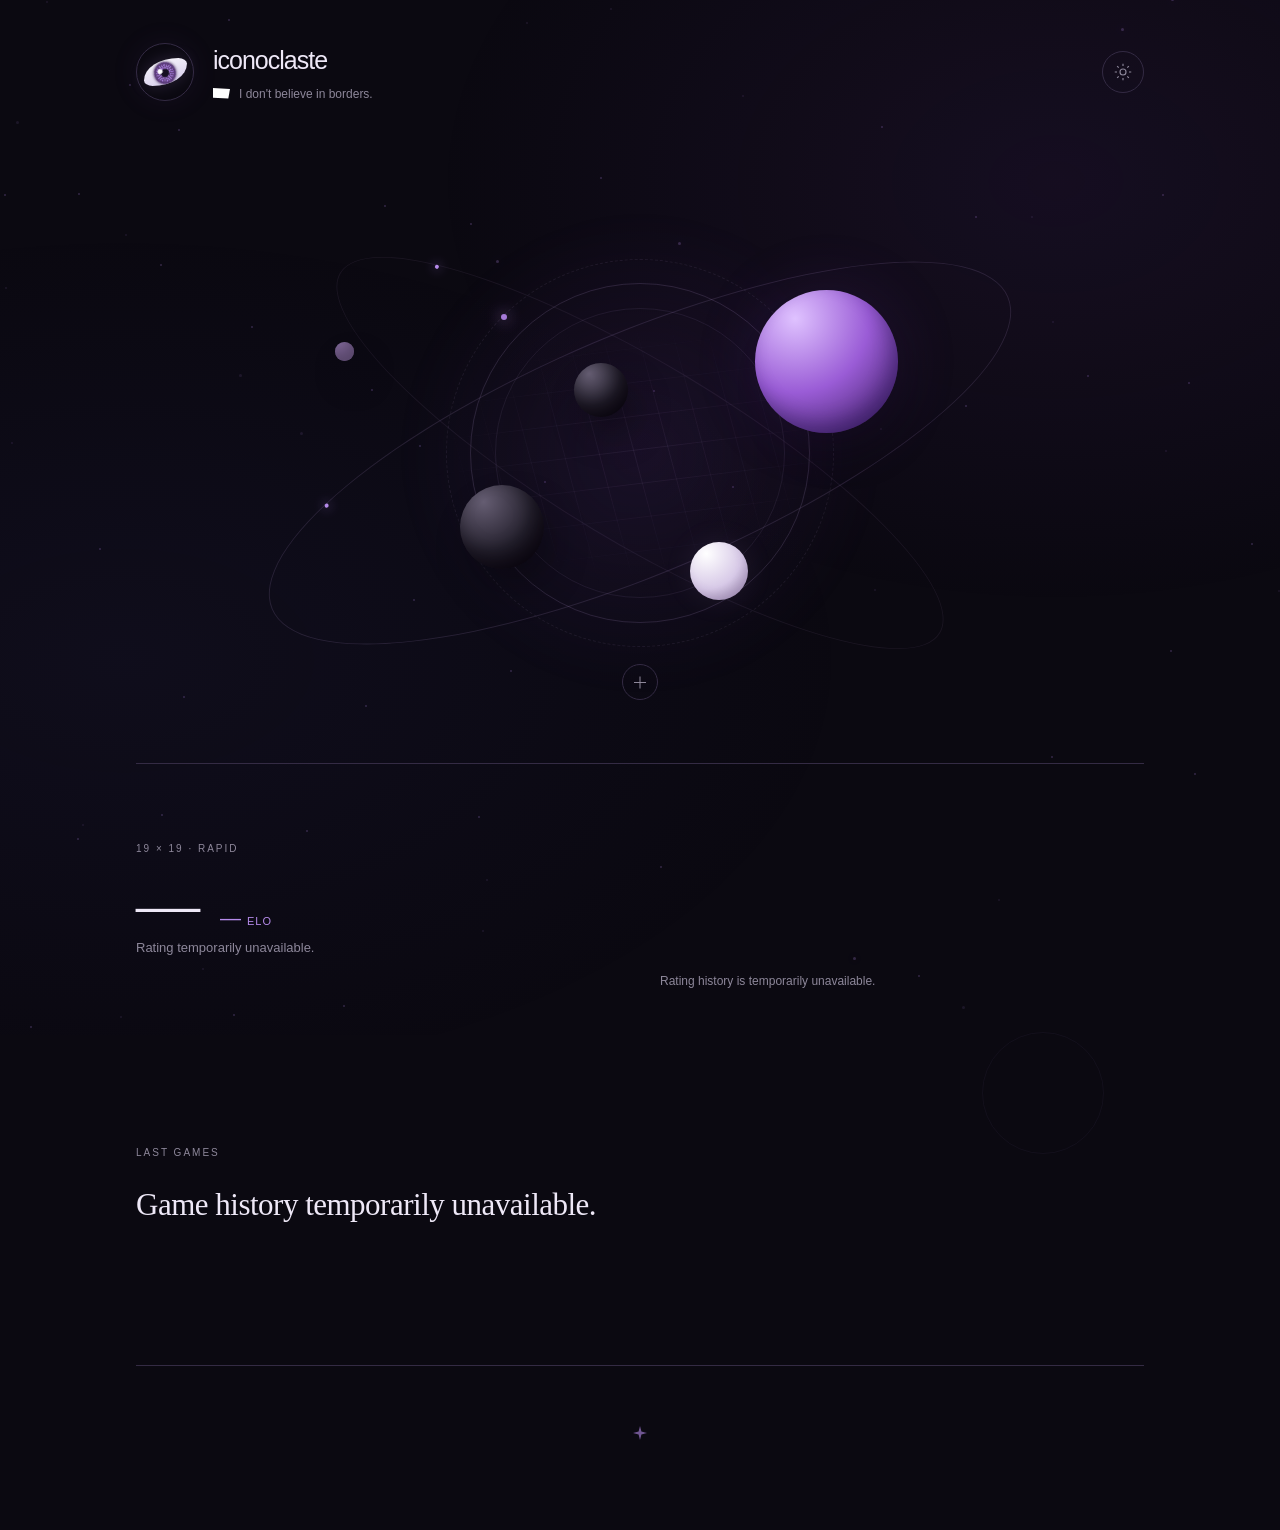
==== iconoclaste-astral.html @ 6d5abd6c "Build dark astral profile with live ranks, games and eye mascot" ====
<!doctype html>
<html lang="en"><head><meta charset="utf-8"><meta name="viewport" content="width=device-width,initial-scale=1"><title>iconoclaste</title><style>
:root{color-scheme:dark;--bg:#0b0911;--surface:#12101b;--ink:#eee8f7;--muted:#8d879a;--accent:#b58ae9;--line:#342b44;--halo:#7951bb;--shadow:#040207;--panel:rgba(17,13,26,.82)}
:root.light{color-scheme:light;--bg:#f2eff7;--surface:#e9e3f1;--ink:#302439;--muted:#77707f;--accent:#8750b9;--line:#d2c5e0;--halo:#ab85d4;--shadow:#a99ab7;--panel:rgba(242,239,247,.88)}
*{box-sizing:border-box}html{scroll-behavior:smooth;scrollbar-width:thin;scrollbar-color:var(--line) var(--bg)}body{margin:0;background:var(--bg);color:var(--ink);font:15px/1.5 Arial,Helvetica,sans-serif;transition:background .7s,color .7s;overflow-x:hidden}button,a{-webkit-tap-highlight-color:transparent}button{font:inherit;color:inherit}button:focus-visible,a:focus-visible{outline:2px solid var(--accent);outline-offset:7px}button{cursor:pointer}a{color:inherit}::selection{background:#a67be966;color:var(--ink)}
.sky{position:fixed;inset:-15%;pointer-events:none;z-index:-1;background:radial-gradient(ellipse at 75% 27%,#63318f20,transparent 35%),radial-gradient(ellipse at 19% 68%,#42409b15,transparent 38%);will-change:transform}.stars{position:absolute;inset:0}.star{position:absolute;width:2px;height:2px;background:var(--accent);border-radius:50%;opacity:.24}.star:nth-child(7n){width:3px;height:3px;box-shadow:0 0 12px var(--accent);animation:twinkle 7s ease-in-out infinite alternate}.stars.near{opacity:.45}.light .sky{opacity:.55}
.shell{max-width:1120px;margin:auto;padding:42px 56px 90px}.masthead{display:flex;align-items:center;justify-content:space-between;position:relative;z-index:5}.identity{display:flex;align-items:center;gap:19px}.handle{margin:0;font-size:25px;letter-spacing:-1px;font-weight:500}.borderless{font-size:12px;color:var(--muted);display:flex;align-items:center;gap:9px;margin-top:5px}.flag{width:17px;height:11px;background:#fff;clip-path:polygon(0 0,100% 9%,90% 96%,0 88%);display:inline-block;position:relative;filter:drop-shadow(0 0 2px #fff4)}.light .flag{box-shadow:inset 0 0 0 1px #ccc}.theme{width:42px;height:42px;border:1px solid var(--line);border-radius:50%;background:transparent;display:grid;place-items:center;transition:background .3s,transform .4s}.theme:hover{background:var(--surface);transform:rotate(16deg)}.theme svg{width:18px;height:18px;stroke:var(--muted);fill:none;stroke-width:1.5}.theme .moon,.light .theme .sun{display:none}.light .theme .moon{display:block}
.mascot{width:58px;height:58px;display:grid;place-items:center;position:relative;flex-shrink:0}.mascot:before{content:'';position:absolute;inset:0;border:1px solid var(--line);border-radius:50%;box-shadow:0 0 30px #8653c414}.eye{width:43px;height:28px;background:linear-gradient(160deg,#fff,#cfc4e8);border-radius:80% 20% 80% 20%;transform:rotate(45deg);box-shadow:0 0 16px #b090df30;overflow:hidden;position:relative;animation:blink 8.7s infinite;isolation:isolate}.iris{position:absolute;left:10px;top:4px;width:22px;height:22px;border-radius:50%;background:repeating-conic-gradient(#a57ada 0deg 8deg,#634580 8deg 17deg);border:2px solid #5b3b7b;box-shadow:0 0 3px #301448;transform:rotate(-45deg) translate(var(--ex,0px),var(--ey,0px));will-change:transform}.iris:before{content:'';position:absolute;inset:5px;background:#160f21;border-radius:50%}.iris:after{content:'';position:absolute;top:2px;left:4px;width:5px;height:5px;background:white;border-radius:50%}.lid{transform:rotate(-45deg)}
.orbit-section{position:relative;margin-top:40px;height:620px;display:grid;place-items:center}.system{border:0;background:none;width:100%;height:520px;position:relative;padding:0;perspective:1000px;outline-offset:-10px}.depth{position:absolute;inset:0;will-change:transform}.sculpture{position:absolute;inset:0;transition:transform 1.5s cubic-bezier(.16,1,.3,1)}.nebula{position:absolute;left:calc(50% - 250px);top:calc(50% - 250px);width:500px;height:500px;border-radius:50%;background:radial-gradient(#7f45b921,transparent 67%);filter:blur(12px);animation:breathe 9s ease-in-out infinite alternate}.ring{position:absolute;left:calc(50% - 170px);top:calc(50% - 170px);width:340px;height:340px;border:1px solid #a58ac230;border-radius:50%;transition:transform 1.4s,opacity 1.4s}.ring:before,.ring:after{content:'';position:absolute;inset:24px;border:1px solid #a58ac21c;border-radius:50%}.ring:after{inset:-25px;border-style:dashed;animation:turn 100s linear infinite}.orbit{position:absolute;width:800px;height:240px;left:calc(50% - 400px);top:calc(50% - 120px);border:1px solid #a58ac22c;border-radius:50%;transform:rotate(-23deg);transition:transform 1.8s,width 1.8s,left 1.8s}.orbit.two{width:700px;height:180px;left:calc(50% - 350px);top:calc(50% - 90px);transform:rotate(31deg);border-color:#a58ac218}.orbit:after{content:'';width:4px;height:4px;background:var(--accent);position:absolute;left:11%;top:18%;border-radius:50%;box-shadow:0 0 12px #bd95ff}.grid{position:absolute;left:calc(50% - 210px);top:calc(50% - 140px);width:420px;height:280px;background-image:linear-gradient(#bda0db15 1px,transparent 1px),linear-gradient(90deg,#bda0db15 1px,transparent 1px);background-size:34px 34px;transform:rotate(-15deg) skewY(8deg);mask-image:radial-gradient(ellipse,#000,transparent 70%);transition:transform 1.5s}
.planet{position:absolute;left:calc(50% + var(--x));top:calc(50% + var(--y));width:var(--size);height:var(--size);transition:left 1.5s cubic-bezier(.16,1,.3,1),top 1.5s cubic-bezier(.16,1,.3,1);z-index:2}.planet i{display:block;width:100%;height:100%;border-radius:50%;animation:drift var(--duration,8s) ease-in-out infinite;animation-delay:var(--delay,0s);background:radial-gradient(circle at 28% 20%,#655d72,#24202d 55%,#100c16 83%);box-shadow:inset -8px -12px 18px #05020a80,10px 20px 35px #0004}.planet.one{--x:-180px;--y:32px;--size:84px;--duration:7s}.planet.two{--x:-66px;--y:-90px;--size:54px;--delay:-3s}.planet.three{--x:50px;--y:89px;--size:58px;--delay:-6s}.planet.three i{background:radial-gradient(circle at 28% 20%,#fff,#d7c9e7 57%,#8d7ba1);box-shadow:inset -4px -6px 8px #5f437822,0 0 30px #c6adf218}.planet.four{--x:115px;--y:-163px;--size:143px;--duration:11s;--delay:-3s}.planet.four i{background:radial-gradient(circle at 28% 20%,#dfc2ff,#9a5cd6 48%,#4c2775 86%);box-shadow:inset -6px -10px 18px #180c4255,0 0 65px #7a38bf29,15px 25px 35px #0003}.planet.five{--x:-305px;--y:-111px;--size:19px;--delay:-2s}.planet.five i{background:#ab8ccb}.satellite{position:absolute;left:calc(50% - 183px);top:calc(50% - 183px);width:366px;height:366px;animation:turn 35s linear infinite}.satellite:before{content:'';position:absolute;left:12%;top:12%;width:6px;height:6px;background:#a579d7;border-radius:50%;box-shadow:0 0 15px #c493f0}
.revelation{position:absolute;inset:0;display:flex;justify-content:center;align-items:center;gap:.19em;font:400 clamp(30px,5.7vw,72px)/1.1 Georgia,serif;letter-spacing:-.055em;color:var(--ink);z-index:3;opacity:0;filter:blur(14px);transform:translateY(18px) scale(.97);transition:opacity .4s,filter .5s,transform .6s;pointer-events:none;text-shadow:0 3px 30px var(--bg)}.revelation em{color:var(--accent);font-weight:400}.system[aria-expanded=true] .revelation{opacity:1;filter:blur(0);transform:none;transition:opacity 1.2s .2s,filter 1.4s .15s,transform 1.4s .15s}.system[aria-expanded=true] .planet.one{left:calc(50% - 290px);top:calc(50% + 75px)}.system[aria-expanded=true] .planet.two{left:calc(50% - 110px);top:calc(50% - 186px)}.system[aria-expanded=true] .planet.three{left:calc(50% + 140px);top:calc(50% + 112px)}.system[aria-expanded=true] .planet.four{left:calc(50% + 260px);top:calc(50% - 150px)}.system[aria-expanded=true] .planet.five{left:calc(50% - 370px);top:calc(50% - 45px)}.system[aria-expanded=true] .ring{transform:scale(1.45);opacity:.55}.system[aria-expanded=true] .orbit{transform:rotate(5deg) scale(1.14)}.system[aria-expanded=true] .orbit.two{transform:rotate(-37deg)}.system[aria-expanded=true] .grid{transform:rotate(25deg) scale(1.3);opacity:.5}
.expand-icon{position:absolute;bottom:13px;left:calc(50% - 18px);width:36px;height:36px;border:1px solid var(--line);border-radius:50%;color:var(--muted);transition:transform .6s,background .3s}.expand-icon:before,.expand-icon:after{content:'';height:1px;width:12px;position:absolute;left:11px;top:17px;background:currentColor}.expand-icon:after{transform:rotate(90deg)}.system:hover .expand-icon{background:var(--surface);color:var(--accent)}.system[aria-expanded=true] .expand-icon{transform:rotate(45deg)}
.content{position:relative;z-index:4}.rank-section{border-top:1px solid var(--line);padding:45px 0 28px;display:grid;grid-template-columns:1fr 1fr;align-items:center;gap:40px}.eyebrow{font-size:10px;letter-spacing:2px;text-transform:uppercase;color:var(--muted);margin:0 0 16px;font-weight:500}.rank-values{display:flex;align-items:baseline;gap:23px;font-variant-numeric:tabular-nums}.dan{font:400 64px/1 Georgia,serif;letter-spacing:-3px;white-space:nowrap}.elo{color:var(--accent);font-size:21px;font-weight:400;white-space:nowrap}.elo small{font-size:11px;margin-left:6px;letter-spacing:1px}.sparkline{width:100%;height:160px;overflow:visible;display:block}.sparkline path{stroke:var(--accent);stroke-width:2;fill:none;stroke-linecap:round;stroke-linejoin:round;filter:drop-shadow(0 0 7px #a472db60);vector-effect:non-scaling-stroke}.history-error{font-size:12px;color:var(--muted)}.games-section{padding:68px 0 130px;border-bottom:1px solid var(--line);margin-top:58px;position:relative}.games-section:before{content:'';position:absolute;right:40px;top:-45px;width:120px;height:120px;border:1px solid var(--line);border-radius:50%;opacity:.22;pointer-events:none}.games{font:400 clamp(21px,2.5vw,31px)/1.9 Georgia,serif;letter-spacing:-.5px;max-width:900px}.games a{color:var(--muted);text-decoration:none;transition:color .25s,text-shadow .25s}.games a.win{font-weight:700;color:var(--accent)}.games a:hover{color:var(--ink);text-shadow:0 0 20px #b586ef55;text-decoration:underline;text-decoration-thickness:1px;text-underline-offset:6px}.comma{color:var(--muted)}.error{font:13px Arial,sans-serif;color:var(--muted)}.retry{border:0;background:transparent;color:var(--accent);text-decoration:underline;margin-left:8px}.sr{position:absolute;width:1px;height:1px;overflow:hidden;clip-path:inset(50%);white-space:nowrap}.end-star{display:block;margin:60px auto 0;color:var(--accent);width:14px;height:14px;opacity:.6}
@keyframes drift{50%{transform:translate(5px,-18px)}}@keyframes turn{to{transform:rotate(360deg)}}@keyframes breathe{to{transform:scale(1.1);opacity:.5}}@keyframes twinkle{to{opacity:.7}}@keyframes blink{0%,42%,45%,94%,98%,100%{clip-path:ellipse(80% 80%)}43%,96%{clip-path:ellipse(80% 2%)}97%{clip-path:ellipse(80% 25%)}}
@media(min-width:1600px){.shell{max-width:1240px}.orbit-section{height:690px}}
@media(max-width:700px){.shell{padding:28px 24px 55px}.handle{font-size:22px}.identity{gap:12px}.mascot{width:46px;height:46px}.mascot .lid{scale:.84}.borderless{font-size:10px}.theme{width:36px;height:36px}.orbit-section{height:480px;margin-top:10px;overflow:visible}.system{height:470px}.sculpture{transform:scale(.65)}.revelation{font-size:clamp(28px,7.7vw,51px);letter-spacing:-.055em;white-space:nowrap}.rank-section{grid-template-columns:1fr;padding:38px 0 10px;gap:15px}.rank-values{gap:20px}.dan{font-size:54px}.elo{font-size:19px}.sparkline{height:125px}.games-section{margin-top:25px;padding:35px 0 75px}.games{font-size:25px;line-height:1.8}.system .expand-icon{bottom:16px}.games-section:before{right:10px;width:85px;height:85px}}
@media(max-width:390px){.shell{padding-inline:18px}.handle{font-size:20px}.borderless{font-size:9px}.sculpture{transform:scale(.51)}.orbit-section{height:420px}.system{height:410px}.revelation{font-size:28px}}
@media(prefers-reduced-motion:reduce){html{scroll-behavior:auto}*,*:before,*:after{animation:none!important;transition:none!important}.depth,.sky,.content{transform:none!important}}
</style></head><body>
<div class="sky" aria-hidden="true"><div class="stars far"></div><div class="stars near"></div></div>
<main class="shell">
<header class="masthead"><div class="identity"><div class="mascot" aria-hidden="true"><div class="lid"><div class="eye"><div class="iris"></div></div></div></div><div><h1 class="handle">iconoclaste</h1><div class="borderless"><span class="flag" aria-hidden="true"></span><span>I don't believe in borders.</span></div></div></div><button class="theme" type="button" aria-label="Switch to light theme" aria-pressed="false"><svg class="sun" viewBox="0 0 24 24" aria-hidden="true"><circle cx="12" cy="12" r="4"/><path d="M12 1v3m0 16v3M1 12h3m16 0h3M4.2 4.2l2.1 2.1m11.4 11.4 2.1 2.1M4.2 19.8l2.1-2.1M17.7 6.3l2.1-2.1"/></svg><svg class="moon" viewBox="0 0 24 24" aria-hidden="true"><path d="M20 15.5A9 9 0 0 1 8.5 4a9 9 0 1 0 11.5 11.5Z"/></svg></button></header>
<section class="orbit-section" aria-label="Interactive planet system"><button class="system" type="button" aria-expanded="false" aria-label="Expand the planet system"><span class="depth" aria-hidden="true"><span class="sculpture"><span class="nebula"></span><span class="ring"></span><span class="orbit"></span><span class="orbit two"></span><span class="grid"></span><span class="satellite"></span><span class="planet one"><i></i></span><span class="planet two"><i></i></span><span class="planet three"><i></i></span><span class="planet four"><i></i></span><span class="planet five"><i></i></span></span></span><span class="revelation" aria-hidden="true"><span>Beyond</span> <em>perception.</em></span><span class="expand-icon" aria-hidden="true"></span></button></section>
<div class="content"><section class="rank-section" aria-label="Rapid 19 by 19 rating"><div><h2 class="eyebrow">19 × 19 · Rapid</h2><div class="rank-values"><span class="dan" id="dan">—</span><span class="elo"><span id="elo">—</span><small>ELO</small></span></div><span class="error" id="rank-error"></span></div><div class="chart-wrap"><svg class="sparkline" viewBox="0 0 600 160" preserveAspectRatio="none" role="img" aria-label="Rapid 19 by 19 rating history"><title>Rapid 19 by 19 rating history</title><path id="rating-line" d=""/></svg><span class="history-error" id="history-error"></span></div></section>
<section class="games-section" aria-labelledby="games-heading"><h2 class="eyebrow" id="games-heading">Last games</h2><div class="games" id="games" aria-live="polite"><span class="error">Loading…</span></div></section><svg class="end-star" viewBox="0 0 20 20" aria-hidden="true"><path d="M10 0 12 8 20 10 12 12 10 20 8 12 0 10 8 8Z" fill="currentColor"/></svg></div>
</main>
<script>
(function (root) {
    "use strict";

    const PLAYER_ID = 2117847;
    const OGS_ORIGIN = "https://online-go.com";
    const ENDPOINTS = Object.freeze({
        profile: `${OGS_ORIGIN}/api/v1/players/${PLAYER_ID}/full`,
        games: `${OGS_ORIGIN}/api/v1/players/${PLAYER_ID}/game_history/?page_size=10&ordering=-ended`,
        history: "https://raw.githubusercontent.com/battinleo/battinleo.github.io/main/iconoclaste-history.json",
    });

    // OGS uses Glicko-2 ratings and this conversion for the displayed rank.
    // Source: online-go/online-go.com, src/lib/rank_utils.ts.
    function rankLabel(rating) {
        if (!Number.isFinite(rating)) throw new Error("The rapid 19×19 rating is unavailable.");
        const rank = Math.min(38, Math.max(5, Math.log(Math.min(6000, Math.max(100, rating)) / 525) * 23.15));
        return rank >= 30
            ? `${(Math.floor((rank - 29) * 10) / 10).toFixed(1)} dan`
            : `${(Math.ceil((30 - rank) * 10) / 10).toFixed(1)} kyu`;
    }

    function parseProfile(payload) {
        const user = payload && payload.user;
        if (!user || Number(user.id) !== PLAYER_ID || typeof user.username !== "string") {
            throw new Error("OGS returned an unexpected player profile.");
        }
        // Do not silently substitute the overall or another board-size rating.
        const rating = user.ratings && user.ratings["live-19x19"];
        if (!rating || typeof rating.rating !== "number" || !Number.isFinite(rating.rating)) {
            throw new Error("The rapid 19×19 rating is unavailable.");
        }
        return { username: user.username, dan: rankLabel(rating.rating), elo: Math.round(rating.rating) };
    }

    function playerColor(game) {
        if (game.rengo) {
            if (Array.isArray(game.rengo_black_team) && game.rengo_black_team.includes(PLAYER_ID)) return "black";
            if (Array.isArray(game.rengo_white_team) && game.rengo_white_team.includes(PLAYER_ID)) return "white";
        }
        if (Number(game.players && game.players.black && game.players.black.id) === PLAYER_ID) return "black";
        if (Number(game.players && game.players.white && game.players.white.id) === PLAYER_ID) return "white";
        throw new Error("OGS returned a game without this player.");
    }

    // Match GameHistoryTable.tsx's result rules, including annulments and draws.
    function parseGames(payload) {
        if (!payload || !Array.isArray(payload.results)) throw new Error("The recent games are unavailable.");
        return payload.results.filter(game => game && game.ended).map(game => {
            const color = playerColor(game);
            const opponentColor = color === "black" ? "white" : "black";
            const historical = game.historical_ratings && game.historical_ratings[opponentColor];
            const opponent = historical && typeof historical.username === "string"
                ? historical : game.players && game.players[opponentColor];
            const id = Number(game.id);
            const ended = new Date(game.ended);
            if (!opponent || typeof opponent.username !== "string" || !Number.isSafeInteger(id) || id <= 0 || !Number.isFinite(ended.getTime())) {
                throw new Error("OGS returned an incomplete recent game.");
            }
            const ownLoss = game[`${color}_lost`];
            const opponentLoss = game[`${opponentColor}_lost`];
            return {
                name: opponent.username,
                url: `${OGS_ORIGIN}/game/${id}`,
                win: !game.annulled && ownLoss === false && opponentLoss === true,
                annulled: Boolean(game.annulled),
                date: ended.toISOString(),
            };
        }).sort((a, b) => b.date.localeCompare(a.date)).slice(0, 10);
    }

    // The official history endpoint is a TSV with Unix-second timestamps.
    // Only numeric ended/rating columns are read, so quoted JSON in extra does not matter.
    function parseHistory(tsv) {
        if (typeof tsv !== "string") throw new Error("The rapid 19×19 history is unavailable.");
        const lines = tsv.replace(/^\uFEFF/, "").trim().split(/\r?\n/);
        const headers = lines.shift().split("\t");
        const dateIndex = headers.indexOf("ended");
        const ratingIndex = headers.indexOf("rating");
        if (dateIndex < 0 || ratingIndex < 0) throw new Error("OGS returned an unexpected rating history.");
        return lines.filter(line => line.trim()).map(line => {
            const values = line.split("\t");
            const seconds = Number(values[dateIndex]);
            const rating = Number(values[ratingIndex]);
            const date = new Date(seconds * 1000);
            if (!values[dateIndex] || !values[ratingIndex] || !Number.isFinite(rating) || !Number.isFinite(date.getTime())) {
                throw new Error("OGS returned an incomplete rating history.");
            }
            return { date: date.toISOString(), rating };
        }).sort((a, b) => a.date.localeCompare(b.date));
    }

    // The termination endpoint does not allow cross-origin browser access.
    // A scheduled public snapshot preserves the exact series and its fetch time.
    function parseHistorySnapshot(payload) {
        if (!payload || payload.series !== "live-19x19" || !Array.isArray(payload.history)) {
            throw new Error("The rapid 19×19 history snapshot is unavailable.");
        }
        const updatedAt = new Date(payload.updatedAt);
        if (!Number.isFinite(updatedAt.getTime())) throw new Error("The rating history freshness is unavailable.");
        const history = payload.history.map(point => {
            const date = new Date(point && point.date);
            if (!point || typeof point.date !== "string" || typeof point.rating !== "number" || !Number.isFinite(point.rating) || !Number.isFinite(date.getTime())) {
                throw new Error("The rating history snapshot is incomplete.");
            }
            return { date: date.toISOString(), rating: point.rating };
        }).sort((a, b) => a.date.localeCompare(b.date));
        return { history, historyUpdatedAt: updatedAt.toISOString() };
    }

    async function request(url, format, fetchImpl, externalSignal) {
        const controller = new AbortController();
        const forwardAbort = () => controller.abort();
        if (externalSignal) {
            if (externalSignal.aborted) controller.abort();
            else externalSignal.addEventListener("abort", forwardAbort, { once: true });
        }
        const timeout = setTimeout(() => controller.abort(), 12000);
        try {
            const response = await fetchImpl(url, {
                credentials: "omit", mode: "cors", signal: controller.signal,
                headers: { Accept: format === "json" ? "application/json" : "text/tab-separated-values" },
            });
            if (!response.ok) throw new Error(`OGS returned HTTP ${response.status}.`);
            return await response[format]();
        } finally {
            clearTimeout(timeout);
            if (externalSignal) externalSignal.removeEventListener("abort", forwardAbort);
        }
    }

    async function loadProfileData(options = {}) {
        const fetchImpl = options.fetchImpl || root.fetch.bind(root);
        const includeHistory = options.includeHistory !== false;
        const data = { username: null, dan: null, elo: null, games: null, history: null, historyUpdatedAt: null, errors: [] };
        const tasks = [
            ["profile", () => request(ENDPOINTS.profile, "json", fetchImpl, options.signal).then(parseProfile)],
            ["games", () => request(ENDPOINTS.games, "json", fetchImpl, options.signal).then(parseGames)],
        ];
        if (includeHistory) tasks.push(["history", () => request(ENDPOINTS.history, "json", fetchImpl, options.signal).then(parseHistorySnapshot)]);
        const results = await Promise.allSettled(tasks.map(([, run]) => run()));
        results.forEach((result, index) => {
            const section = tasks[index][0];
            if (result.status === "fulfilled") {
                if (section === "profile" || section === "history") Object.assign(data, result.value);
                else data[section] = result.value;
            } else {
                data.errors.push({ section, message: result.reason instanceof Error ? result.reason.message : "OGS data is unavailable." });
            }
        });
        return data;
    }

    root.IconoclasteData = Object.freeze({ loadProfileData, rankLabel, parseProfile, parseGames, parseHistory, parseHistorySnapshot, endpoints: ENDPOINTS });
})(globalThis);

</script><script>
const reduced=matchMedia('(prefers-reduced-motion: reduce)');
const themeButton=document.querySelector('.theme');
themeButton.addEventListener('click',()=>{const light=document.documentElement.classList.toggle('light');themeButton.setAttribute('aria-label',light?'Switch to dark theme':'Switch to light theme');themeButton.setAttribute('aria-pressed',String(light));});
const system=document.querySelector('.system');system.addEventListener('click',()=>{const expanded=system.getAttribute('aria-expanded')!=='true';system.setAttribute('aria-expanded',String(expanded));system.setAttribute('aria-label',expanded?'Collapse the planet system':'Expand the planet system');document.querySelector('.revelation').setAttribute('aria-hidden',String(!expanded));});
let seed=2117847;function random(){seed=(seed*1664525+1013904223)>>>0;return seed/4294967296}document.querySelectorAll('.stars').forEach((layer,index)=>{for(let i=0;i<(index?34:65);i++){const s=document.createElement('i');s.className='star';s.style.left=random()*100+'%';s.style.top=random()*100+'%';s.style.animationDelay=-random()*8+'s';layer.append(s);}});
const mascot=document.querySelector('.mascot'),iris=document.querySelector('.iris');let targetX=0,targetY=0,eyeX=0,eyeY=0,frame=0,lastFrame=0;
function eyeStep(time){const dt=lastFrame?Math.min(time-lastFrame,50):16;lastFrame=time;const ease=1-Math.exp(-dt/190);eyeX+=(targetX-eyeX)*ease;eyeY+=(targetY-eyeY)*ease;iris.style.setProperty('--ex',eyeX.toFixed(2)+'px');iris.style.setProperty('--ey',eyeY.toFixed(2)+'px');if(Math.abs(eyeX-targetX)+Math.abs(eyeY-targetY)>.025)frame=requestAnimationFrame(eyeStep);else{frame=0;lastFrame=0}}
function gaze(x,y){targetX=x;targetY=y;if(!frame)frame=requestAnimationFrame(eyeStep)}
addEventListener('pointermove',e=>{if(reduced.matches||e.pointerType==='touch')return;const r=mascot.getBoundingClientRect();let x=e.clientX-r.left-r.width/2,y=e.clientY-r.top-r.height/2;const len=Math.hypot(x,y);const scale=Math.min(len/130,1);gaze(len?x/len*6*scale:0,len?y/len*5*scale:0);},{passive:true});document.documentElement.addEventListener('pointerleave',()=>gaze(0,0));
let scrollFrame=0;function parallax(){scrollFrame=0;const y=window.scrollY;if(!reduced.matches){document.querySelector('.depth').style.transform=`translateY(${Math.min(y*.22,150)}px)`;document.querySelector('.sky').style.transform=`translateY(${-y*.075}px)`;document.querySelector('.stars.near').style.transform=`translateY(${-y*.12}px)`;document.querySelector('.content').style.transform=`translateY(${-Math.min(y*.035,35)}px)`;}}addEventListener('scroll',()=>{if(!scrollFrame)scrollFrame=requestAnimationFrame(parallax)},{passive:true});
function chart(points){const path=document.querySelector('#rating-line');if(!points||points.length<2){path.setAttribute('d','');document.querySelector('#history-error').textContent=points?'Not enough rated games yet.':'Rating history is temporarily unavailable.';return;}const values=points.map(p=>p.rating),low=Math.min(...values),high=Math.max(...values),range=Math.max(high-low,30),dates=points.map(p=>new Date(p.date).getTime()),start=Math.min(...dates),end=Math.max(...dates);const d=points.map((p,i)=>{const x=12+(end>start?(dates[i]-start)/(end-start):i/(points.length-1))*576;const y=130-(p.rating-low)/range*100;return `${i?'L':'M'}${x.toFixed(2)},${y.toFixed(2)}`}).join(' ');path.setAttribute('d',d);document.querySelector('#history-error').textContent='';}
let loading=false;async function refresh(){if(loading)return;loading=true;try{const data=await IconoclasteData.loadProfileData();if(data.username)document.querySelector('.handle').textContent=data.username;if(data.dan!==null){document.querySelector('#dan').textContent=data.dan;document.querySelector('#elo').textContent=String(data.elo);document.querySelector('#rank-error').textContent='';}else document.querySelector('#rank-error').textContent='Rating temporarily unavailable.';if(data.games){const el=document.querySelector('#games');el.replaceChildren();if(!data.games.length)el.textContent='No games yet.';data.games.forEach((g,i)=>{if(i){const comma=document.createElement('span');comma.className='comma';comma.textContent=', ';el.append(comma)}const a=document.createElement('a');a.textContent=g.name;a.href=g.url;a.target='_top';a.className=g.win?'win':'';a.setAttribute('aria-label',`${g.name} — ${g.annulled?'annulled game':g.win?'win':'loss or draw'}`);a.title=g.annulled?'Annulled':g.win?'Won':'Lost or drawn';el.append(a)});}else document.querySelector('#games').textContent='Game history temporarily unavailable.';chart(data.history);if(data.historyUpdatedAt)document.querySelector('.sparkline title').textContent='Rapid 19×19 rating history · refreshed '+new Date(data.historyUpdatedAt).toLocaleString();}catch(e){document.querySelector('#rank-error').textContent='Profile temporarily unavailable.';document.querySelector('#games').textContent='Unable to load games. Reload to retry.';}finally{loading=false}}refresh();setInterval(()=>{if(!document.hidden)refresh()},300000);
</script></body></html>
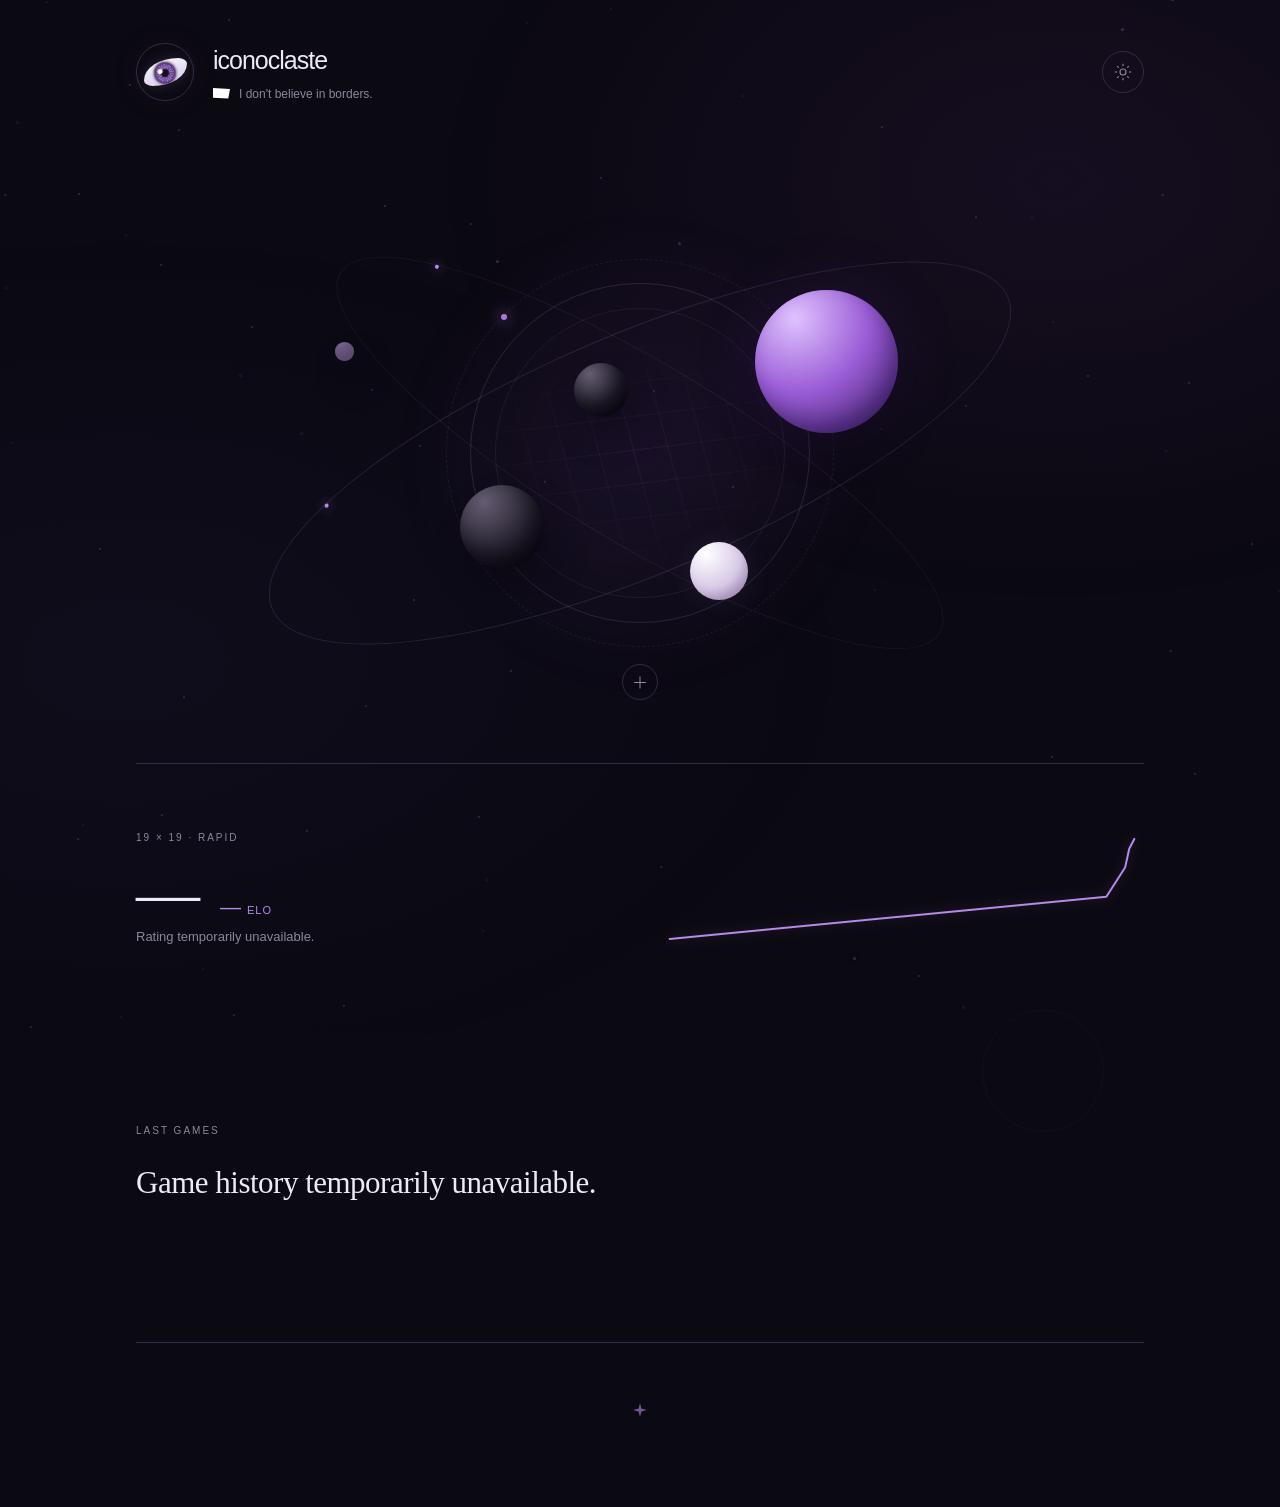
==== commit 8aa114f7: "Load exact rank graph from the profile's public host" ====
--- a/iconoclaste-astral.html
+++ b/iconoclaste-astral.html
@@ -33,7 +33,7 @@
     const ENDPOINTS = Object.freeze({
         profile: `${OGS_ORIGIN}/api/v1/players/${PLAYER_ID}/full`,
         games: `${OGS_ORIGIN}/api/v1/players/${PLAYER_ID}/game_history/?page_size=10&ordering=-ended`,
-        history: "https://raw.githubusercontent.com/battinleo/battinleo.github.io/main/iconoclaste-history.json",
+        history: "./iconoclaste-history.json",
     });
 
     // OGS uses Glicko-2 ratings and this conversion for the displayed rank.
@@ -194,3 +194,4 @@
 function chart(points){const path=document.querySelector('#rating-line');if(!points||points.length<2){path.setAttribute('d','');document.querySelector('#history-error').textContent=points?'Not enough rated games yet.':'Rating history is temporarily unavailable.';return;}const values=points.map(p=>p.rating),low=Math.min(...values),high=Math.max(...values),range=Math.max(high-low,30),dates=points.map(p=>new Date(p.date).getTime()),start=Math.min(...dates),end=Math.max(...dates);const d=points.map((p,i)=>{const x=12+(end>start?(dates[i]-start)/(end-start):i/(points.length-1))*576;const y=130-(p.rating-low)/range*100;return `${i?'L':'M'}${x.toFixed(2)},${y.toFixed(2)}`}).join(' ');path.setAttribute('d',d);document.querySelector('#history-error').textContent='';}
 let loading=false;async function refresh(){if(loading)return;loading=true;try{const data=await IconoclasteData.loadProfileData();if(data.username)document.querySelector('.handle').textContent=data.username;if(data.dan!==null){document.querySelector('#dan').textContent=data.dan;document.querySelector('#elo').textContent=String(data.elo);document.querySelector('#rank-error').textContent='';}else document.querySelector('#rank-error').textContent='Rating temporarily unavailable.';if(data.games){const el=document.querySelector('#games');el.replaceChildren();if(!data.games.length)el.textContent='No games yet.';data.games.forEach((g,i)=>{if(i){const comma=document.createElement('span');comma.className='comma';comma.textContent=', ';el.append(comma)}const a=document.createElement('a');a.textContent=g.name;a.href=g.url;a.target='_top';a.className=g.win?'win':'';a.setAttribute('aria-label',`${g.name} — ${g.annulled?'annulled game':g.win?'win':'loss or draw'}`);a.title=g.annulled?'Annulled':g.win?'Won':'Lost or drawn';el.append(a)});}else document.querySelector('#games').textContent='Game history temporarily unavailable.';chart(data.history);if(data.historyUpdatedAt)document.querySelector('.sparkline title').textContent='Rapid 19×19 rating history · refreshed '+new Date(data.historyUpdatedAt).toLocaleString();}catch(e){document.querySelector('#rank-error').textContent='Profile temporarily unavailable.';document.querySelector('#games').textContent='Unable to load games. Reload to retry.';}finally{loading=false}}refresh();setInterval(()=>{if(!document.hidden)refresh()},300000);
 </script></body></html>
+
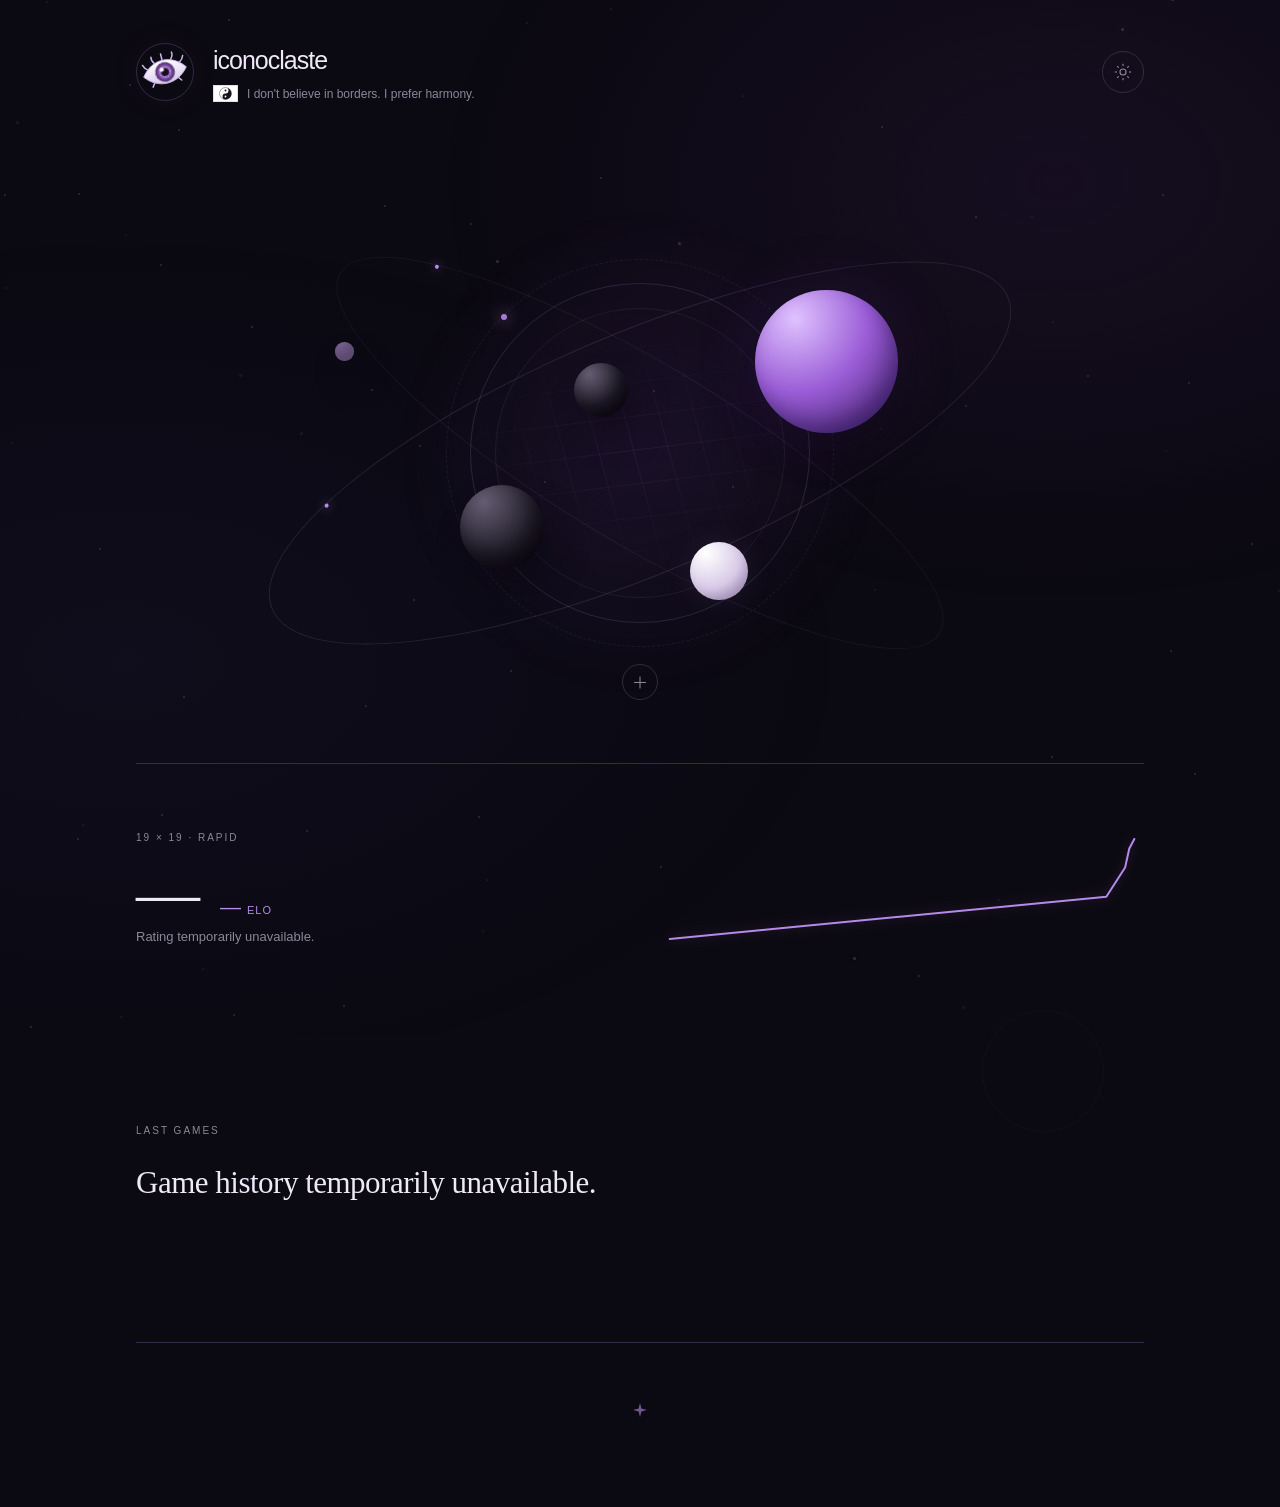
==== commit 5632ad9d: "Refine eye and harmony flag and exclude cancelled games" ====
--- a/iconoclaste-astral.html
+++ b/iconoclaste-astral.html
@@ -4,22 +4,22 @@
 :root.light{color-scheme:light;--bg:#f2eff7;--surface:#e9e3f1;--ink:#302439;--muted:#77707f;--accent:#8750b9;--line:#d2c5e0;--halo:#ab85d4;--shadow:#a99ab7;--panel:rgba(242,239,247,.88)}
 *{box-sizing:border-box}html{scroll-behavior:smooth;scrollbar-width:thin;scrollbar-color:var(--line) var(--bg)}body{margin:0;background:var(--bg);color:var(--ink);font:15px/1.5 Arial,Helvetica,sans-serif;transition:background .7s,color .7s;overflow-x:hidden}button,a{-webkit-tap-highlight-color:transparent}button{font:inherit;color:inherit}button:focus-visible,a:focus-visible{outline:2px solid var(--accent);outline-offset:7px}button{cursor:pointer}a{color:inherit}::selection{background:#a67be966;color:var(--ink)}
 .sky{position:fixed;inset:-15%;pointer-events:none;z-index:-1;background:radial-gradient(ellipse at 75% 27%,#63318f20,transparent 35%),radial-gradient(ellipse at 19% 68%,#42409b15,transparent 38%);will-change:transform}.stars{position:absolute;inset:0}.star{position:absolute;width:2px;height:2px;background:var(--accent);border-radius:50%;opacity:.24}.star:nth-child(7n){width:3px;height:3px;box-shadow:0 0 12px var(--accent);animation:twinkle 7s ease-in-out infinite alternate}.stars.near{opacity:.45}.light .sky{opacity:.55}
-.shell{max-width:1120px;margin:auto;padding:42px 56px 90px}.masthead{display:flex;align-items:center;justify-content:space-between;position:relative;z-index:5}.identity{display:flex;align-items:center;gap:19px}.handle{margin:0;font-size:25px;letter-spacing:-1px;font-weight:500}.borderless{font-size:12px;color:var(--muted);display:flex;align-items:center;gap:9px;margin-top:5px}.flag{width:17px;height:11px;background:#fff;clip-path:polygon(0 0,100% 9%,90% 96%,0 88%);display:inline-block;position:relative;filter:drop-shadow(0 0 2px #fff4)}.light .flag{box-shadow:inset 0 0 0 1px #ccc}.theme{width:42px;height:42px;border:1px solid var(--line);border-radius:50%;background:transparent;display:grid;place-items:center;transition:background .3s,transform .4s}.theme:hover{background:var(--surface);transform:rotate(16deg)}.theme svg{width:18px;height:18px;stroke:var(--muted);fill:none;stroke-width:1.5}.theme .moon,.light .theme .sun{display:none}.light .theme .moon{display:block}
-.mascot{width:58px;height:58px;display:grid;place-items:center;position:relative;flex-shrink:0}.mascot:before{content:'';position:absolute;inset:0;border:1px solid var(--line);border-radius:50%;box-shadow:0 0 30px #8653c414}.eye{width:43px;height:28px;background:linear-gradient(160deg,#fff,#cfc4e8);border-radius:80% 20% 80% 20%;transform:rotate(45deg);box-shadow:0 0 16px #b090df30;overflow:hidden;position:relative;animation:blink 8.7s infinite;isolation:isolate}.iris{position:absolute;left:10px;top:4px;width:22px;height:22px;border-radius:50%;background:repeating-conic-gradient(#a57ada 0deg 8deg,#634580 8deg 17deg);border:2px solid #5b3b7b;box-shadow:0 0 3px #301448;transform:rotate(-45deg) translate(var(--ex,0px),var(--ey,0px));will-change:transform}.iris:before{content:'';position:absolute;inset:5px;background:#160f21;border-radius:50%}.iris:after{content:'';position:absolute;top:2px;left:4px;width:5px;height:5px;background:white;border-radius:50%}.lid{transform:rotate(-45deg)}
+.shell{max-width:1120px;margin:auto;padding:42px 56px 90px}.masthead{display:flex;align-items:center;justify-content:space-between;position:relative;z-index:5}.identity{display:flex;align-items:center;gap:19px}.handle{margin:0;font-size:25px;letter-spacing:-1px;font-weight:500}.borderless{font-size:12px;color:var(--muted);display:flex;align-items:center;gap:9px;margin-top:5px}.flag{width:25px;height:17px;flex:0 0 25px;background:#fff;display:inline-grid;place-items:center;position:relative;border:1px solid #e4deeb;clip-path:none}.flag svg{width:13px;height:13px;display:block}.light .flag{box-shadow:inset 0 0 0 1px #ccc}.theme{width:42px;height:42px;border:1px solid var(--line);border-radius:50%;background:transparent;display:grid;place-items:center;transition:background .3s,transform .4s}.theme:hover{background:var(--surface);transform:rotate(16deg)}.theme svg{width:18px;height:18px;stroke:var(--muted);fill:none;stroke-width:1.5}.theme .moon,.light .theme .sun{display:none}.light .theme .moon{display:block}
+.mascot{width:58px;height:58px;display:grid;place-items:center;position:relative;flex-shrink:0;--lash:#cbb2e8}.light .mascot{--lash:#684b80}.mascot:before{content:'';position:absolute;inset:0;border:1px solid var(--line);border-radius:50%;box-shadow:0 0 30px #8653c414}.eye-drawing{width:54px;height:42px;overflow:visible}.eye-blink{transform-origin:32px 24px;animation:blink 8.7s infinite}.iris{transform:translate(var(--ex,0px),var(--ey,0px));will-change:transform}.eyelashes{fill:none;stroke:var(--lash);stroke-width:1.8;stroke-linecap:round;stroke-linejoin:round}
 .orbit-section{position:relative;margin-top:40px;height:620px;display:grid;place-items:center}.system{border:0;background:none;width:100%;height:520px;position:relative;padding:0;perspective:1000px;outline-offset:-10px}.depth{position:absolute;inset:0;will-change:transform}.sculpture{position:absolute;inset:0;transition:transform 1.5s cubic-bezier(.16,1,.3,1)}.nebula{position:absolute;left:calc(50% - 250px);top:calc(50% - 250px);width:500px;height:500px;border-radius:50%;background:radial-gradient(#7f45b921,transparent 67%);filter:blur(12px);animation:breathe 9s ease-in-out infinite alternate}.ring{position:absolute;left:calc(50% - 170px);top:calc(50% - 170px);width:340px;height:340px;border:1px solid #a58ac230;border-radius:50%;transition:transform 1.4s,opacity 1.4s}.ring:before,.ring:after{content:'';position:absolute;inset:24px;border:1px solid #a58ac21c;border-radius:50%}.ring:after{inset:-25px;border-style:dashed;animation:turn 100s linear infinite}.orbit{position:absolute;width:800px;height:240px;left:calc(50% - 400px);top:calc(50% - 120px);border:1px solid #a58ac22c;border-radius:50%;transform:rotate(-23deg);transition:transform 1.8s,width 1.8s,left 1.8s}.orbit.two{width:700px;height:180px;left:calc(50% - 350px);top:calc(50% - 90px);transform:rotate(31deg);border-color:#a58ac218}.orbit:after{content:'';width:4px;height:4px;background:var(--accent);position:absolute;left:11%;top:18%;border-radius:50%;box-shadow:0 0 12px #bd95ff}.grid{position:absolute;left:calc(50% - 210px);top:calc(50% - 140px);width:420px;height:280px;background-image:linear-gradient(#bda0db15 1px,transparent 1px),linear-gradient(90deg,#bda0db15 1px,transparent 1px);background-size:34px 34px;transform:rotate(-15deg) skewY(8deg);mask-image:radial-gradient(ellipse,#000,transparent 70%);transition:transform 1.5s}
 .planet{position:absolute;left:calc(50% + var(--x));top:calc(50% + var(--y));width:var(--size);height:var(--size);transition:left 1.5s cubic-bezier(.16,1,.3,1),top 1.5s cubic-bezier(.16,1,.3,1);z-index:2}.planet i{display:block;width:100%;height:100%;border-radius:50%;animation:drift var(--duration,8s) ease-in-out infinite;animation-delay:var(--delay,0s);background:radial-gradient(circle at 28% 20%,#655d72,#24202d 55%,#100c16 83%);box-shadow:inset -8px -12px 18px #05020a80,10px 20px 35px #0004}.planet.one{--x:-180px;--y:32px;--size:84px;--duration:7s}.planet.two{--x:-66px;--y:-90px;--size:54px;--delay:-3s}.planet.three{--x:50px;--y:89px;--size:58px;--delay:-6s}.planet.three i{background:radial-gradient(circle at 28% 20%,#fff,#d7c9e7 57%,#8d7ba1);box-shadow:inset -4px -6px 8px #5f437822,0 0 30px #c6adf218}.planet.four{--x:115px;--y:-163px;--size:143px;--duration:11s;--delay:-3s}.planet.four i{background:radial-gradient(circle at 28% 20%,#dfc2ff,#9a5cd6 48%,#4c2775 86%);box-shadow:inset -6px -10px 18px #180c4255,0 0 65px #7a38bf29,15px 25px 35px #0003}.planet.five{--x:-305px;--y:-111px;--size:19px;--delay:-2s}.planet.five i{background:#ab8ccb}.satellite{position:absolute;left:calc(50% - 183px);top:calc(50% - 183px);width:366px;height:366px;animation:turn 35s linear infinite}.satellite:before{content:'';position:absolute;left:12%;top:12%;width:6px;height:6px;background:#a579d7;border-radius:50%;box-shadow:0 0 15px #c493f0}
 .revelation{position:absolute;inset:0;display:flex;justify-content:center;align-items:center;gap:.19em;font:400 clamp(30px,5.7vw,72px)/1.1 Georgia,serif;letter-spacing:-.055em;color:var(--ink);z-index:3;opacity:0;filter:blur(14px);transform:translateY(18px) scale(.97);transition:opacity .4s,filter .5s,transform .6s;pointer-events:none;text-shadow:0 3px 30px var(--bg)}.revelation em{color:var(--accent);font-weight:400}.system[aria-expanded=true] .revelation{opacity:1;filter:blur(0);transform:none;transition:opacity 1.2s .2s,filter 1.4s .15s,transform 1.4s .15s}.system[aria-expanded=true] .planet.one{left:calc(50% - 290px);top:calc(50% + 75px)}.system[aria-expanded=true] .planet.two{left:calc(50% - 110px);top:calc(50% - 186px)}.system[aria-expanded=true] .planet.three{left:calc(50% + 140px);top:calc(50% + 112px)}.system[aria-expanded=true] .planet.four{left:calc(50% + 260px);top:calc(50% - 150px)}.system[aria-expanded=true] .planet.five{left:calc(50% - 370px);top:calc(50% - 45px)}.system[aria-expanded=true] .ring{transform:scale(1.45);opacity:.55}.system[aria-expanded=true] .orbit{transform:rotate(5deg) scale(1.14)}.system[aria-expanded=true] .orbit.two{transform:rotate(-37deg)}.system[aria-expanded=true] .grid{transform:rotate(25deg) scale(1.3);opacity:.5}
 .expand-icon{position:absolute;bottom:13px;left:calc(50% - 18px);width:36px;height:36px;border:1px solid var(--line);border-radius:50%;color:var(--muted);transition:transform .6s,background .3s}.expand-icon:before,.expand-icon:after{content:'';height:1px;width:12px;position:absolute;left:11px;top:17px;background:currentColor}.expand-icon:after{transform:rotate(90deg)}.system:hover .expand-icon{background:var(--surface);color:var(--accent)}.system[aria-expanded=true] .expand-icon{transform:rotate(45deg)}
 .content{position:relative;z-index:4}.rank-section{border-top:1px solid var(--line);padding:45px 0 28px;display:grid;grid-template-columns:1fr 1fr;align-items:center;gap:40px}.eyebrow{font-size:10px;letter-spacing:2px;text-transform:uppercase;color:var(--muted);margin:0 0 16px;font-weight:500}.rank-values{display:flex;align-items:baseline;gap:23px;font-variant-numeric:tabular-nums}.dan{font:400 64px/1 Georgia,serif;letter-spacing:-3px;white-space:nowrap}.elo{color:var(--accent);font-size:21px;font-weight:400;white-space:nowrap}.elo small{font-size:11px;margin-left:6px;letter-spacing:1px}.sparkline{width:100%;height:160px;overflow:visible;display:block}.sparkline path{stroke:var(--accent);stroke-width:2;fill:none;stroke-linecap:round;stroke-linejoin:round;filter:drop-shadow(0 0 7px #a472db60);vector-effect:non-scaling-stroke}.history-error{font-size:12px;color:var(--muted)}.games-section{padding:68px 0 130px;border-bottom:1px solid var(--line);margin-top:58px;position:relative}.games-section:before{content:'';position:absolute;right:40px;top:-45px;width:120px;height:120px;border:1px solid var(--line);border-radius:50%;opacity:.22;pointer-events:none}.games{font:400 clamp(21px,2.5vw,31px)/1.9 Georgia,serif;letter-spacing:-.5px;max-width:900px}.games a{color:var(--muted);text-decoration:none;transition:color .25s,text-shadow .25s}.games a.win{font-weight:700;color:var(--accent)}.games a:hover{color:var(--ink);text-shadow:0 0 20px #b586ef55;text-decoration:underline;text-decoration-thickness:1px;text-underline-offset:6px}.comma{color:var(--muted)}.error{font:13px Arial,sans-serif;color:var(--muted)}.retry{border:0;background:transparent;color:var(--accent);text-decoration:underline;margin-left:8px}.sr{position:absolute;width:1px;height:1px;overflow:hidden;clip-path:inset(50%);white-space:nowrap}.end-star{display:block;margin:60px auto 0;color:var(--accent);width:14px;height:14px;opacity:.6}
-@keyframes drift{50%{transform:translate(5px,-18px)}}@keyframes turn{to{transform:rotate(360deg)}}@keyframes breathe{to{transform:scale(1.1);opacity:.5}}@keyframes twinkle{to{opacity:.7}}@keyframes blink{0%,42%,45%,94%,98%,100%{clip-path:ellipse(80% 80%)}43%,96%{clip-path:ellipse(80% 2%)}97%{clip-path:ellipse(80% 25%)}}
+@keyframes drift{50%{transform:translate(5px,-18px)}}@keyframes turn{to{transform:rotate(360deg)}}@keyframes breathe{to{transform:scale(1.1);opacity:.5}}@keyframes twinkle{to{opacity:.7}}@keyframes blink{0%,42%,45%,94%,98%,100%{transform:scaleY(1)}43%,96%{transform:scaleY(.025)}97%{transform:scaleY(.4)}}
 @media(min-width:1600px){.shell{max-width:1240px}.orbit-section{height:690px}}
-@media(max-width:700px){.shell{padding:28px 24px 55px}.handle{font-size:22px}.identity{gap:12px}.mascot{width:46px;height:46px}.mascot .lid{scale:.84}.borderless{font-size:10px}.theme{width:36px;height:36px}.orbit-section{height:480px;margin-top:10px;overflow:visible}.system{height:470px}.sculpture{transform:scale(.65)}.revelation{font-size:clamp(28px,7.7vw,51px);letter-spacing:-.055em;white-space:nowrap}.rank-section{grid-template-columns:1fr;padding:38px 0 10px;gap:15px}.rank-values{gap:20px}.dan{font-size:54px}.elo{font-size:19px}.sparkline{height:125px}.games-section{margin-top:25px;padding:35px 0 75px}.games{font-size:25px;line-height:1.8}.system .expand-icon{bottom:16px}.games-section:before{right:10px;width:85px;height:85px}}
+@media(max-width:700px){.shell{padding:28px 24px 55px}.handle{font-size:22px}.identity{gap:12px}.mascot{width:46px;height:46px}.mascot .eye-drawing{width:45px;height:35px}.borderless{font-size:10px;align-items:flex-start;max-width:230px}.borderless>span:last-child{max-width:190px}.theme{flex-shrink:0;margin-left:14px}.theme{width:36px;height:36px}.orbit-section{height:480px;margin-top:10px;overflow:visible}.system{height:470px}.sculpture{transform:scale(.65)}.revelation{font-size:clamp(28px,7.7vw,51px);letter-spacing:-.055em;white-space:nowrap}.rank-section{grid-template-columns:1fr;padding:38px 0 10px;gap:15px}.rank-values{gap:20px}.dan{font-size:54px}.elo{font-size:19px}.sparkline{height:125px}.games-section{margin-top:25px;padding:35px 0 75px}.games{font-size:25px;line-height:1.8}.system .expand-icon{bottom:16px}.games-section:before{right:10px;width:85px;height:85px}}
 @media(max-width:390px){.shell{padding-inline:18px}.handle{font-size:20px}.borderless{font-size:9px}.sculpture{transform:scale(.51)}.orbit-section{height:420px}.system{height:410px}.revelation{font-size:28px}}
 @media(prefers-reduced-motion:reduce){html{scroll-behavior:auto}*,*:before,*:after{animation:none!important;transition:none!important}.depth,.sky,.content{transform:none!important}}
 </style></head><body>
 <div class="sky" aria-hidden="true"><div class="stars far"></div><div class="stars near"></div></div>
 <main class="shell">
-<header class="masthead"><div class="identity"><div class="mascot" aria-hidden="true"><div class="lid"><div class="eye"><div class="iris"></div></div></div></div><div><h1 class="handle">iconoclaste</h1><div class="borderless"><span class="flag" aria-hidden="true"></span><span>I don't believe in borders.</span></div></div></div><button class="theme" type="button" aria-label="Switch to light theme" aria-pressed="false"><svg class="sun" viewBox="0 0 24 24" aria-hidden="true"><circle cx="12" cy="12" r="4"/><path d="M12 1v3m0 16v3M1 12h3m16 0h3M4.2 4.2l2.1 2.1m11.4 11.4 2.1 2.1M4.2 19.8l2.1-2.1M17.7 6.3l2.1-2.1"/></svg><svg class="moon" viewBox="0 0 24 24" aria-hidden="true"><path d="M20 15.5A9 9 0 0 1 8.5 4a9 9 0 1 0 11.5 11.5Z"/></svg></button></header>
+<header class="masthead"><div class="identity"><div class="mascot" aria-hidden="true"><svg class="eye-drawing" viewBox="0 0 64 48"><defs><radialGradient id="iris-color"><stop stop-color="#d3b1f5"/><stop offset=".52" stop-color="#9e68cb"/><stop offset="1" stop-color="#4f2a70"/></radialGradient><linearGradient id="eye-white" x2="0" y2="1"><stop stop-color="#fff"/><stop offset="1" stop-color="#d7c9eb"/></linearGradient><clipPath id="eye-window"><path d="M6 24C20 5 44 5 58 24C44 42 20 42 6 24Z"/></clipPath></defs><g transform="rotate(-14 32 24)"><g class="eye-blink"><path d="M6 24C20 5 44 5 58 24C44 42 20 42 6 24Z" fill="url(#eye-white)" stroke="var(--lash)" stroke-width="1"/><g clip-path="url(#eye-window)"><g class="iris"><circle cx="32" cy="24" r="11" fill="url(#iris-color)" stroke="#51316d" stroke-width="1.2"/><circle cx="32" cy="24" r="6" fill="none" stroke="#d7b2f1" stroke-width="2" stroke-dasharray="1 2"/><circle cx="32" cy="24" r="4.7" fill="#170e24"/><circle cx="28.8" cy="20.5" r="2.5" fill="white"/></g></g><path class="eyelashes" d="M13 17Q9 14 8 10M22 11Q19 7 20 3M32 10V2M42 11Q46 7 45 3M51 17Q56 14 57 10M17 34l-3 4M46 34l3 4"/></g></g></svg></div><div><h1 class="handle">iconoclaste</h1><div class="borderless"><span class="flag" aria-hidden="true"><svg viewBox="0 0 24 24"><circle cx="12" cy="12" r="11" fill="#fff" stroke="#18121e" stroke-width=".7"/><path d="M12 1a11 11 0 0 1 0 22a5.5 5.5 0 0 1 0-11a5.5 5.5 0 0 0 0-11Z" fill="#18121e"/><circle cx="12" cy="6.5" r="1.7" fill="#18121e"/><circle cx="12" cy="17.5" r="1.7" fill="#fff"/></svg></span><span>I don't believe in borders. I prefer harmony.</span></div></div></div><button class="theme" type="button" aria-label="Switch to light theme" aria-pressed="false"><svg class="sun" viewBox="0 0 24 24" aria-hidden="true"><circle cx="12" cy="12" r="4"/><path d="M12 1v3m0 16v3M1 12h3m16 0h3M4.2 4.2l2.1 2.1m11.4 11.4 2.1 2.1M4.2 19.8l2.1-2.1M17.7 6.3l2.1-2.1"/></svg><svg class="moon" viewBox="0 0 24 24" aria-hidden="true"><path d="M20 15.5A9 9 0 0 1 8.5 4a9 9 0 1 0 11.5 11.5Z"/></svg></button></header>
 <section class="orbit-section" aria-label="Interactive planet system"><button class="system" type="button" aria-expanded="false" aria-label="Expand the planet system"><span class="depth" aria-hidden="true"><span class="sculpture"><span class="nebula"></span><span class="ring"></span><span class="orbit"></span><span class="orbit two"></span><span class="grid"></span><span class="satellite"></span><span class="planet one"><i></i></span><span class="planet two"><i></i></span><span class="planet three"><i></i></span><span class="planet four"><i></i></span><span class="planet five"><i></i></span></span></span><span class="revelation" aria-hidden="true"><span>Beyond</span> <em>perception.</em></span><span class="expand-icon" aria-hidden="true"></span></button></section>
 <div class="content"><section class="rank-section" aria-label="Rapid 19 by 19 rating"><div><h2 class="eyebrow">19 × 19 · Rapid</h2><div class="rank-values"><span class="dan" id="dan">—</span><span class="elo"><span id="elo">—</span><small>ELO</small></span></div><span class="error" id="rank-error"></span></div><div class="chart-wrap"><svg class="sparkline" viewBox="0 0 600 160" preserveAspectRatio="none" role="img" aria-label="Rapid 19 by 19 rating history"><title>Rapid 19 by 19 rating history</title><path id="rating-line" d=""/></svg><span class="history-error" id="history-error"></span></div></section>
 <section class="games-section" aria-labelledby="games-heading"><h2 class="eyebrow" id="games-heading">Last games</h2><div class="games" id="games" aria-live="polite"><span class="error">Loading…</span></div></section><svg class="end-star" viewBox="0 0 20 20" aria-hidden="true"><path d="M10 0 12 8 20 10 12 12 10 20 8 12 0 10 8 8Z" fill="currentColor"/></svg></div>
@@ -32,7 +32,7 @@
     const OGS_ORIGIN = "https://online-go.com";
     const ENDPOINTS = Object.freeze({
         profile: `${OGS_ORIGIN}/api/v1/players/${PLAYER_ID}/full`,
-        games: `${OGS_ORIGIN}/api/v1/players/${PLAYER_ID}/game_history/?page_size=10&ordering=-ended`,
+        games: `${OGS_ORIGIN}/api/v1/players/${PLAYER_ID}/game_history/?page_size=10&ordering=-ended&annulled=false`,
         history: "./iconoclaste-history.json",
     });
 
@@ -69,10 +69,12 @@
         throw new Error("OGS returned a game without this player.");
     }
 
-    // Match GameHistoryTable.tsx's result rules, including annulments and draws.
+    // Cancelled games can be identified by either the annulment flag or outcome.
+    // Filter them before validation and the ten-game limit, so they never appear as losses.
     function parseGames(payload) {
         if (!payload || !Array.isArray(payload.results)) throw new Error("The recent games are unavailable.");
-        return payload.results.filter(game => game && game.ended).map(game => {
+        return payload.results.filter(game => game && game.ended && !game.annulled &&
+            !/\b(?:cancelled|canceled|cancellation|annulled|annulment)\b/i.test(String(game.outcome || ""))).map(game => {
             const color = playerColor(game);
             const opponentColor = color === "black" ? "white" : "black";
             const historical = game.historical_ratings && game.historical_ratings[opponentColor];
@@ -88,8 +90,8 @@
             return {
                 name: opponent.username,
                 url: `${OGS_ORIGIN}/game/${id}`,
-                win: !game.annulled && ownLoss === false && opponentLoss === true,
-                annulled: Boolean(game.annulled),
+                win: ownLoss === false && opponentLoss === true,
+                annulled: false,
                 date: ended.toISOString(),
             };
         }).sort((a, b) => b.date.localeCompare(a.date)).slice(0, 10);
@@ -155,13 +157,34 @@
         }
     }
 
+    async function loadRecentGames(fetchImpl, signal) {
+        const games = [];
+        const visited = new Set();
+        let url = ENDPOINTS.games;
+        while (url && games.length < 10) {
+            if (visited.has(url)) throw new Error("OGS returned repeated recent-game pages.");
+            visited.add(url);
+            const payload = await request(url, "json", fetchImpl, signal);
+            games.push(...parseGames(payload));
+            if (games.length >= 10 || !payload.next) break;
+            // Read another page when local cancellation filtering leaves fewer than ten games.
+            const next = new URL(payload.next, ENDPOINTS.games);
+            if (next.origin !== OGS_ORIGIN || next.pathname !== new URL(ENDPOINTS.games).pathname) {
+                throw new Error("OGS returned an unexpected recent-game page.");
+            }
+            next.searchParams.set("annulled", "false");
+            url = next.href;
+        }
+        return games.sort((a, b) => b.date.localeCompare(a.date)).slice(0, 10);
+    }
+
     async function loadProfileData(options = {}) {
         const fetchImpl = options.fetchImpl || root.fetch.bind(root);
         const includeHistory = options.includeHistory !== false;
         const data = { username: null, dan: null, elo: null, games: null, history: null, historyUpdatedAt: null, errors: [] };
         const tasks = [
             ["profile", () => request(ENDPOINTS.profile, "json", fetchImpl, options.signal).then(parseProfile)],
-            ["games", () => request(ENDPOINTS.games, "json", fetchImpl, options.signal).then(parseGames)],
+            ["games", () => loadRecentGames(fetchImpl, options.signal)],
         ];
         if (includeHistory) tasks.push(["history", () => request(ENDPOINTS.history, "json", fetchImpl, options.signal).then(parseHistorySnapshot)]);
         const results = await Promise.allSettled(tasks.map(([, run]) => run()));
@@ -189,9 +212,8 @@
 const mascot=document.querySelector('.mascot'),iris=document.querySelector('.iris');let targetX=0,targetY=0,eyeX=0,eyeY=0,frame=0,lastFrame=0;
 function eyeStep(time){const dt=lastFrame?Math.min(time-lastFrame,50):16;lastFrame=time;const ease=1-Math.exp(-dt/190);eyeX+=(targetX-eyeX)*ease;eyeY+=(targetY-eyeY)*ease;iris.style.setProperty('--ex',eyeX.toFixed(2)+'px');iris.style.setProperty('--ey',eyeY.toFixed(2)+'px');if(Math.abs(eyeX-targetX)+Math.abs(eyeY-targetY)>.025)frame=requestAnimationFrame(eyeStep);else{frame=0;lastFrame=0}}
 function gaze(x,y){targetX=x;targetY=y;if(!frame)frame=requestAnimationFrame(eyeStep)}
-addEventListener('pointermove',e=>{if(reduced.matches||e.pointerType==='touch')return;const r=mascot.getBoundingClientRect();let x=e.clientX-r.left-r.width/2,y=e.clientY-r.top-r.height/2;const len=Math.hypot(x,y);const scale=Math.min(len/130,1);gaze(len?x/len*6*scale:0,len?y/len*5*scale:0);},{passive:true});document.documentElement.addEventListener('pointerleave',()=>gaze(0,0));
+addEventListener('pointermove',e=>{if(reduced.matches||e.pointerType==='touch')return;const r=mascot.getBoundingClientRect();let x=e.clientX-r.left-r.width/2,y=e.clientY-r.top-r.height/2;const angle=14*Math.PI/180,localX=x*Math.cos(angle)-y*Math.sin(angle),localY=x*Math.sin(angle)+y*Math.cos(angle);const len=Math.hypot(localX,localY);const scale=Math.min(len/130,1);gaze(len?localX/len*6*scale:0,len?localY/len*5*scale:0);},{passive:true});document.documentElement.addEventListener('pointerleave',()=>gaze(0,0));
 let scrollFrame=0;function parallax(){scrollFrame=0;const y=window.scrollY;if(!reduced.matches){document.querySelector('.depth').style.transform=`translateY(${Math.min(y*.22,150)}px)`;document.querySelector('.sky').style.transform=`translateY(${-y*.075}px)`;document.querySelector('.stars.near').style.transform=`translateY(${-y*.12}px)`;document.querySelector('.content').style.transform=`translateY(${-Math.min(y*.035,35)}px)`;}}addEventListener('scroll',()=>{if(!scrollFrame)scrollFrame=requestAnimationFrame(parallax)},{passive:true});
 function chart(points){const path=document.querySelector('#rating-line');if(!points||points.length<2){path.setAttribute('d','');document.querySelector('#history-error').textContent=points?'Not enough rated games yet.':'Rating history is temporarily unavailable.';return;}const values=points.map(p=>p.rating),low=Math.min(...values),high=Math.max(...values),range=Math.max(high-low,30),dates=points.map(p=>new Date(p.date).getTime()),start=Math.min(...dates),end=Math.max(...dates);const d=points.map((p,i)=>{const x=12+(end>start?(dates[i]-start)/(end-start):i/(points.length-1))*576;const y=130-(p.rating-low)/range*100;return `${i?'L':'M'}${x.toFixed(2)},${y.toFixed(2)}`}).join(' ');path.setAttribute('d',d);document.querySelector('#history-error').textContent='';}
-let loading=false;async function refresh(){if(loading)return;loading=true;try{const data=await IconoclasteData.loadProfileData();if(data.username)document.querySelector('.handle').textContent=data.username;if(data.dan!==null){document.querySelector('#dan').textContent=data.dan;document.querySelector('#elo').textContent=String(data.elo);document.querySelector('#rank-error').textContent='';}else document.querySelector('#rank-error').textContent='Rating temporarily unavailable.';if(data.games){const el=document.querySelector('#games');el.replaceChildren();if(!data.games.length)el.textContent='No games yet.';data.games.forEach((g,i)=>{if(i){const comma=document.createElement('span');comma.className='comma';comma.textContent=', ';el.append(comma)}const a=document.createElement('a');a.textContent=g.name;a.href=g.url;a.target='_top';a.className=g.win?'win':'';a.setAttribute('aria-label',`${g.name} — ${g.annulled?'annulled game':g.win?'win':'loss or draw'}`);a.title=g.annulled?'Annulled':g.win?'Won':'Lost or drawn';el.append(a)});}else document.querySelector('#games').textContent='Game history temporarily unavailable.';chart(data.history);if(data.historyUpdatedAt)document.querySelector('.sparkline title').textContent='Rapid 19×19 rating history · refreshed '+new Date(data.historyUpdatedAt).toLocaleString();}catch(e){document.querySelector('#rank-error').textContent='Profile temporarily unavailable.';document.querySelector('#games').textContent='Unable to load games. Reload to retry.';}finally{loading=false}}refresh();setInterval(()=>{if(!document.hidden)refresh()},300000);
+let loading=false,gamesLoaded=false,historyLoaded=false;async function refresh(){if(loading)return;loading=true;try{const data=await IconoclasteData.loadProfileData();if(data.username)document.querySelector('.handle').textContent=data.username;if(data.dan!==null){document.querySelector('#dan').textContent=data.dan;document.querySelector('#elo').textContent=String(data.elo);document.querySelector('#rank-error').textContent='';}else document.querySelector('#rank-error').textContent='Rating temporarily unavailable.';if(data.games){gamesLoaded=true;const el=document.querySelector('#games');el.replaceChildren();if(!data.games.length)el.textContent='No games yet.';data.games.forEach((g,i)=>{if(i){const comma=document.createElement('span');comma.className='comma';comma.textContent=', ';el.append(comma)}const a=document.createElement('a');a.textContent=g.name;a.href=g.url;a.target='_top';a.className=g.win?'win':'';a.setAttribute('aria-label',`${g.name} — ${g.annulled?'annulled game':g.win?'win':'loss or draw'}`);a.title=g.annulled?'Annulled':g.win?'Won':'Lost or drawn';el.append(a)});}else if(!gamesLoaded)document.querySelector('#games').textContent='Game history temporarily unavailable.';if(data.history!==null||!historyLoaded){chart(data.history);if(data.history!==null)historyLoaded=true;}if(data.historyUpdatedAt)document.querySelector('.sparkline title').textContent='Rapid 19×19 rating history · refreshed '+new Date(data.historyUpdatedAt).toLocaleString();}catch(e){document.querySelector('#rank-error').textContent='Profile temporarily unavailable.';if(!gamesLoaded)document.querySelector('#games').textContent='Unable to load games. Reload to retry.';}finally{loading=false}}refresh();setInterval(()=>{if(!document.hidden)refresh()},300000);
 </script></body></html>
-
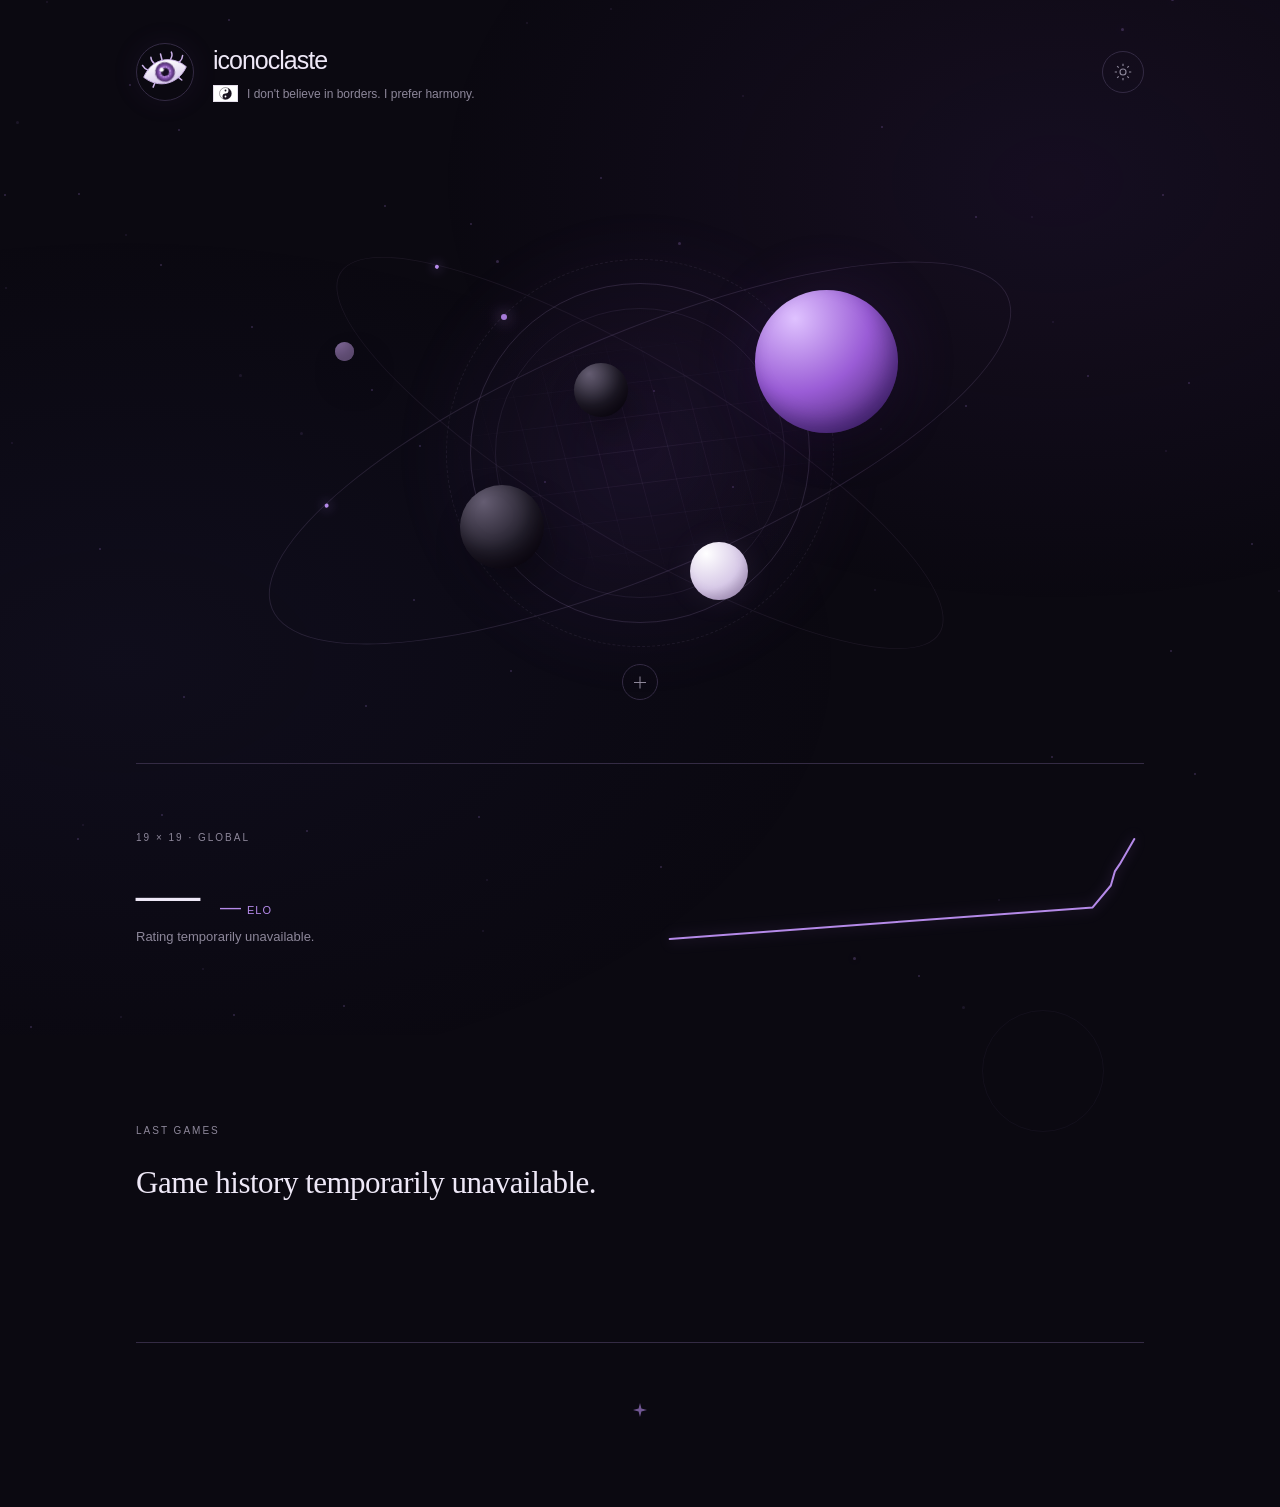
==== commit 40d5fe0a: "Display global 19x19 rank and rating graph" ====
--- a/iconoclaste-astral.html
+++ b/iconoclaste-astral.html
@@ -21,7 +21,7 @@
 <main class="shell">
 <header class="masthead"><div class="identity"><div class="mascot" aria-hidden="true"><svg class="eye-drawing" viewBox="0 0 64 48"><defs><radialGradient id="iris-color"><stop stop-color="#d3b1f5"/><stop offset=".52" stop-color="#9e68cb"/><stop offset="1" stop-color="#4f2a70"/></radialGradient><linearGradient id="eye-white" x2="0" y2="1"><stop stop-color="#fff"/><stop offset="1" stop-color="#d7c9eb"/></linearGradient><clipPath id="eye-window"><path d="M6 24C20 5 44 5 58 24C44 42 20 42 6 24Z"/></clipPath></defs><g transform="rotate(-14 32 24)"><g class="eye-blink"><path d="M6 24C20 5 44 5 58 24C44 42 20 42 6 24Z" fill="url(#eye-white)" stroke="var(--lash)" stroke-width="1"/><g clip-path="url(#eye-window)"><g class="iris"><circle cx="32" cy="24" r="11" fill="url(#iris-color)" stroke="#51316d" stroke-width="1.2"/><circle cx="32" cy="24" r="6" fill="none" stroke="#d7b2f1" stroke-width="2" stroke-dasharray="1 2"/><circle cx="32" cy="24" r="4.7" fill="#170e24"/><circle cx="28.8" cy="20.5" r="2.5" fill="white"/></g></g><path class="eyelashes" d="M13 17Q9 14 8 10M22 11Q19 7 20 3M32 10V2M42 11Q46 7 45 3M51 17Q56 14 57 10M17 34l-3 4M46 34l3 4"/></g></g></svg></div><div><h1 class="handle">iconoclaste</h1><div class="borderless"><span class="flag" aria-hidden="true"><svg viewBox="0 0 24 24"><circle cx="12" cy="12" r="11" fill="#fff" stroke="#18121e" stroke-width=".7"/><path d="M12 1a11 11 0 0 1 0 22a5.5 5.5 0 0 1 0-11a5.5 5.5 0 0 0 0-11Z" fill="#18121e"/><circle cx="12" cy="6.5" r="1.7" fill="#18121e"/><circle cx="12" cy="17.5" r="1.7" fill="#fff"/></svg></span><span>I don't believe in borders. I prefer harmony.</span></div></div></div><button class="theme" type="button" aria-label="Switch to light theme" aria-pressed="false"><svg class="sun" viewBox="0 0 24 24" aria-hidden="true"><circle cx="12" cy="12" r="4"/><path d="M12 1v3m0 16v3M1 12h3m16 0h3M4.2 4.2l2.1 2.1m11.4 11.4 2.1 2.1M4.2 19.8l2.1-2.1M17.7 6.3l2.1-2.1"/></svg><svg class="moon" viewBox="0 0 24 24" aria-hidden="true"><path d="M20 15.5A9 9 0 0 1 8.5 4a9 9 0 1 0 11.5 11.5Z"/></svg></button></header>
 <section class="orbit-section" aria-label="Interactive planet system"><button class="system" type="button" aria-expanded="false" aria-label="Expand the planet system"><span class="depth" aria-hidden="true"><span class="sculpture"><span class="nebula"></span><span class="ring"></span><span class="orbit"></span><span class="orbit two"></span><span class="grid"></span><span class="satellite"></span><span class="planet one"><i></i></span><span class="planet two"><i></i></span><span class="planet three"><i></i></span><span class="planet four"><i></i></span><span class="planet five"><i></i></span></span></span><span class="revelation" aria-hidden="true"><span>Beyond</span> <em>perception.</em></span><span class="expand-icon" aria-hidden="true"></span></button></section>
-<div class="content"><section class="rank-section" aria-label="Rapid 19 by 19 rating"><div><h2 class="eyebrow">19 × 19 · Rapid</h2><div class="rank-values"><span class="dan" id="dan">—</span><span class="elo"><span id="elo">—</span><small>ELO</small></span></div><span class="error" id="rank-error"></span></div><div class="chart-wrap"><svg class="sparkline" viewBox="0 0 600 160" preserveAspectRatio="none" role="img" aria-label="Rapid 19 by 19 rating history"><title>Rapid 19 by 19 rating history</title><path id="rating-line" d=""/></svg><span class="history-error" id="history-error"></span></div></section>
+<div class="content"><section class="rank-section" aria-label="Global 19 by 19 rating"><div><h2 class="eyebrow">19 × 19 · Global</h2><div class="rank-values"><span class="dan" id="dan">—</span><span class="elo"><span id="elo">—</span><small>ELO</small></span></div><span class="error" id="rank-error"></span></div><div class="chart-wrap"><svg class="sparkline" viewBox="0 0 600 160" preserveAspectRatio="none" role="img" aria-label="Global 19 by 19 rating history"><title>Global 19 by 19 rating history</title><path id="rating-line" d=""/></svg><span class="history-error" id="history-error"></span></div></section>
 <section class="games-section" aria-labelledby="games-heading"><h2 class="eyebrow" id="games-heading">Last games</h2><div class="games" id="games" aria-live="polite"><span class="error">Loading…</span></div></section><svg class="end-star" viewBox="0 0 20 20" aria-hidden="true"><path d="M10 0 12 8 20 10 12 12 10 20 8 12 0 10 8 8Z" fill="currentColor"/></svg></div>
 </main>
 <script>
@@ -39,7 +39,7 @@
     // OGS uses Glicko-2 ratings and this conversion for the displayed rank.
     // Source: online-go/online-go.com, src/lib/rank_utils.ts.
     function rankLabel(rating) {
-        if (!Number.isFinite(rating)) throw new Error("The rapid 19×19 rating is unavailable.");
+        if (!Number.isFinite(rating)) throw new Error("The global 19×19 rating is unavailable.");
         const rank = Math.min(38, Math.max(5, Math.log(Math.min(6000, Math.max(100, rating)) / 525) * 23.15));
         return rank >= 30
             ? `${(Math.floor((rank - 29) * 10) / 10).toFixed(1)} dan`
@@ -51,10 +51,11 @@
         if (!user || Number(user.id) !== PLAYER_ID || typeof user.username !== "string") {
             throw new Error("OGS returned an unexpected player profile.");
         }
-        // Do not silently substitute the overall or another board-size rating.
-        const rating = user.ratings && user.ratings["live-19x19"];
+        // OGS getUserRating(user, "overall", 19) uses "19x19" for all speeds.
+        // Do not substitute rapid, the all-board overall rating, or another size.
+        const rating = user.ratings && user.ratings["19x19"];
         if (!rating || typeof rating.rating !== "number" || !Number.isFinite(rating.rating)) {
-            throw new Error("The rapid 19×19 rating is unavailable.");
+            throw new Error("The global 19×19 rating is unavailable.");
         }
         return { username: user.username, dan: rankLabel(rating.rating), elo: Math.round(rating.rating) };
     }
@@ -100,7 +101,7 @@
     // The official history endpoint is a TSV with Unix-second timestamps.
     // Only numeric ended/rating columns are read, so quoted JSON in extra does not matter.
     function parseHistory(tsv) {
-        if (typeof tsv !== "string") throw new Error("The rapid 19×19 history is unavailable.");
+        if (typeof tsv !== "string") throw new Error("The global 19×19 history is unavailable.");
         const lines = tsv.replace(/^\uFEFF/, "").trim().split(/\r?\n/);
         const headers = lines.shift().split("\t");
         const dateIndex = headers.indexOf("ended");
@@ -121,8 +122,8 @@
     // The termination endpoint does not allow cross-origin browser access.
     // A scheduled public snapshot preserves the exact series and its fetch time.
     function parseHistorySnapshot(payload) {
-        if (!payload || payload.series !== "live-19x19" || !Array.isArray(payload.history)) {
-            throw new Error("The rapid 19×19 history snapshot is unavailable.");
+        if (!payload || payload.series !== "19x19" || !Array.isArray(payload.history)) {
+            throw new Error("The global 19×19 history snapshot is unavailable.");
         }
         const updatedAt = new Date(payload.updatedAt);
         if (!Number.isFinite(updatedAt.getTime())) throw new Error("The rating history freshness is unavailable.");
@@ -215,5 +216,5 @@
 addEventListener('pointermove',e=>{if(reduced.matches||e.pointerType==='touch')return;const r=mascot.getBoundingClientRect();let x=e.clientX-r.left-r.width/2,y=e.clientY-r.top-r.height/2;const angle=14*Math.PI/180,localX=x*Math.cos(angle)-y*Math.sin(angle),localY=x*Math.sin(angle)+y*Math.cos(angle);const len=Math.hypot(localX,localY);const scale=Math.min(len/130,1);gaze(len?localX/len*6*scale:0,len?localY/len*5*scale:0);},{passive:true});document.documentElement.addEventListener('pointerleave',()=>gaze(0,0));
 let scrollFrame=0;function parallax(){scrollFrame=0;const y=window.scrollY;if(!reduced.matches){document.querySelector('.depth').style.transform=`translateY(${Math.min(y*.22,150)}px)`;document.querySelector('.sky').style.transform=`translateY(${-y*.075}px)`;document.querySelector('.stars.near').style.transform=`translateY(${-y*.12}px)`;document.querySelector('.content').style.transform=`translateY(${-Math.min(y*.035,35)}px)`;}}addEventListener('scroll',()=>{if(!scrollFrame)scrollFrame=requestAnimationFrame(parallax)},{passive:true});
 function chart(points){const path=document.querySelector('#rating-line');if(!points||points.length<2){path.setAttribute('d','');document.querySelector('#history-error').textContent=points?'Not enough rated games yet.':'Rating history is temporarily unavailable.';return;}const values=points.map(p=>p.rating),low=Math.min(...values),high=Math.max(...values),range=Math.max(high-low,30),dates=points.map(p=>new Date(p.date).getTime()),start=Math.min(...dates),end=Math.max(...dates);const d=points.map((p,i)=>{const x=12+(end>start?(dates[i]-start)/(end-start):i/(points.length-1))*576;const y=130-(p.rating-low)/range*100;return `${i?'L':'M'}${x.toFixed(2)},${y.toFixed(2)}`}).join(' ');path.setAttribute('d',d);document.querySelector('#history-error').textContent='';}
-let loading=false,gamesLoaded=false,historyLoaded=false;async function refresh(){if(loading)return;loading=true;try{const data=await IconoclasteData.loadProfileData();if(data.username)document.querySelector('.handle').textContent=data.username;if(data.dan!==null){document.querySelector('#dan').textContent=data.dan;document.querySelector('#elo').textContent=String(data.elo);document.querySelector('#rank-error').textContent='';}else document.querySelector('#rank-error').textContent='Rating temporarily unavailable.';if(data.games){gamesLoaded=true;const el=document.querySelector('#games');el.replaceChildren();if(!data.games.length)el.textContent='No games yet.';data.games.forEach((g,i)=>{if(i){const comma=document.createElement('span');comma.className='comma';comma.textContent=', ';el.append(comma)}const a=document.createElement('a');a.textContent=g.name;a.href=g.url;a.target='_top';a.className=g.win?'win':'';a.setAttribute('aria-label',`${g.name} — ${g.annulled?'annulled game':g.win?'win':'loss or draw'}`);a.title=g.annulled?'Annulled':g.win?'Won':'Lost or drawn';el.append(a)});}else if(!gamesLoaded)document.querySelector('#games').textContent='Game history temporarily unavailable.';if(data.history!==null||!historyLoaded){chart(data.history);if(data.history!==null)historyLoaded=true;}if(data.historyUpdatedAt)document.querySelector('.sparkline title').textContent='Rapid 19×19 rating history · refreshed '+new Date(data.historyUpdatedAt).toLocaleString();}catch(e){document.querySelector('#rank-error').textContent='Profile temporarily unavailable.';if(!gamesLoaded)document.querySelector('#games').textContent='Unable to load games. Reload to retry.';}finally{loading=false}}refresh();setInterval(()=>{if(!document.hidden)refresh()},300000);
-</script></body></html>
+let loading=false,gamesLoaded=false,historyLoaded=false;async function refresh(){if(loading)return;loading=true;try{const data=await IconoclasteData.loadProfileData();if(data.username)document.querySelector('.handle').textContent=data.username;if(data.dan!==null){document.querySelector('#dan').textContent=data.dan;document.querySelector('#elo').textContent=String(data.elo);document.querySelector('#rank-error').textContent='';}else document.querySelector('#rank-error').textContent='Rating temporarily unavailable.';if(data.games){gamesLoaded=true;const el=document.querySelector('#games');el.replaceChildren();if(!data.games.length)el.textContent='No games yet.';data.games.forEach((g,i)=>{if(i){const comma=document.createElement('span');comma.className='comma';comma.textContent=', ';el.append(comma)}const a=document.createElement('a');a.textContent=g.name;a.href=g.url;a.target='_top';a.className=g.win?'win':'';a.setAttribute('aria-label',`${g.name} — ${g.annulled?'annulled game':g.win?'win':'loss or draw'}`);a.title=g.annulled?'Annulled':g.win?'Won':'Lost or drawn';el.append(a)});}else if(!gamesLoaded)document.querySelector('#games').textContent='Game history temporarily unavailable.';if(data.history!==null||!historyLoaded){chart(data.history);if(data.history!==null)historyLoaded=true;}if(data.historyUpdatedAt)document.querySelector('.sparkline title').textContent='Global 19×19 rating history · refreshed '+new Date(data.historyUpdatedAt).toLocaleString();}catch(e){document.querySelector('#rank-error').textContent='Profile temporarily unavailable.';if(!gamesLoaded)document.querySelector('#games').textContent='Unable to load games. Reload to retry.';}finally{loading=false}}refresh();setInterval(()=>{if(!document.hidden)refresh()},300000);
+</script></body></html>
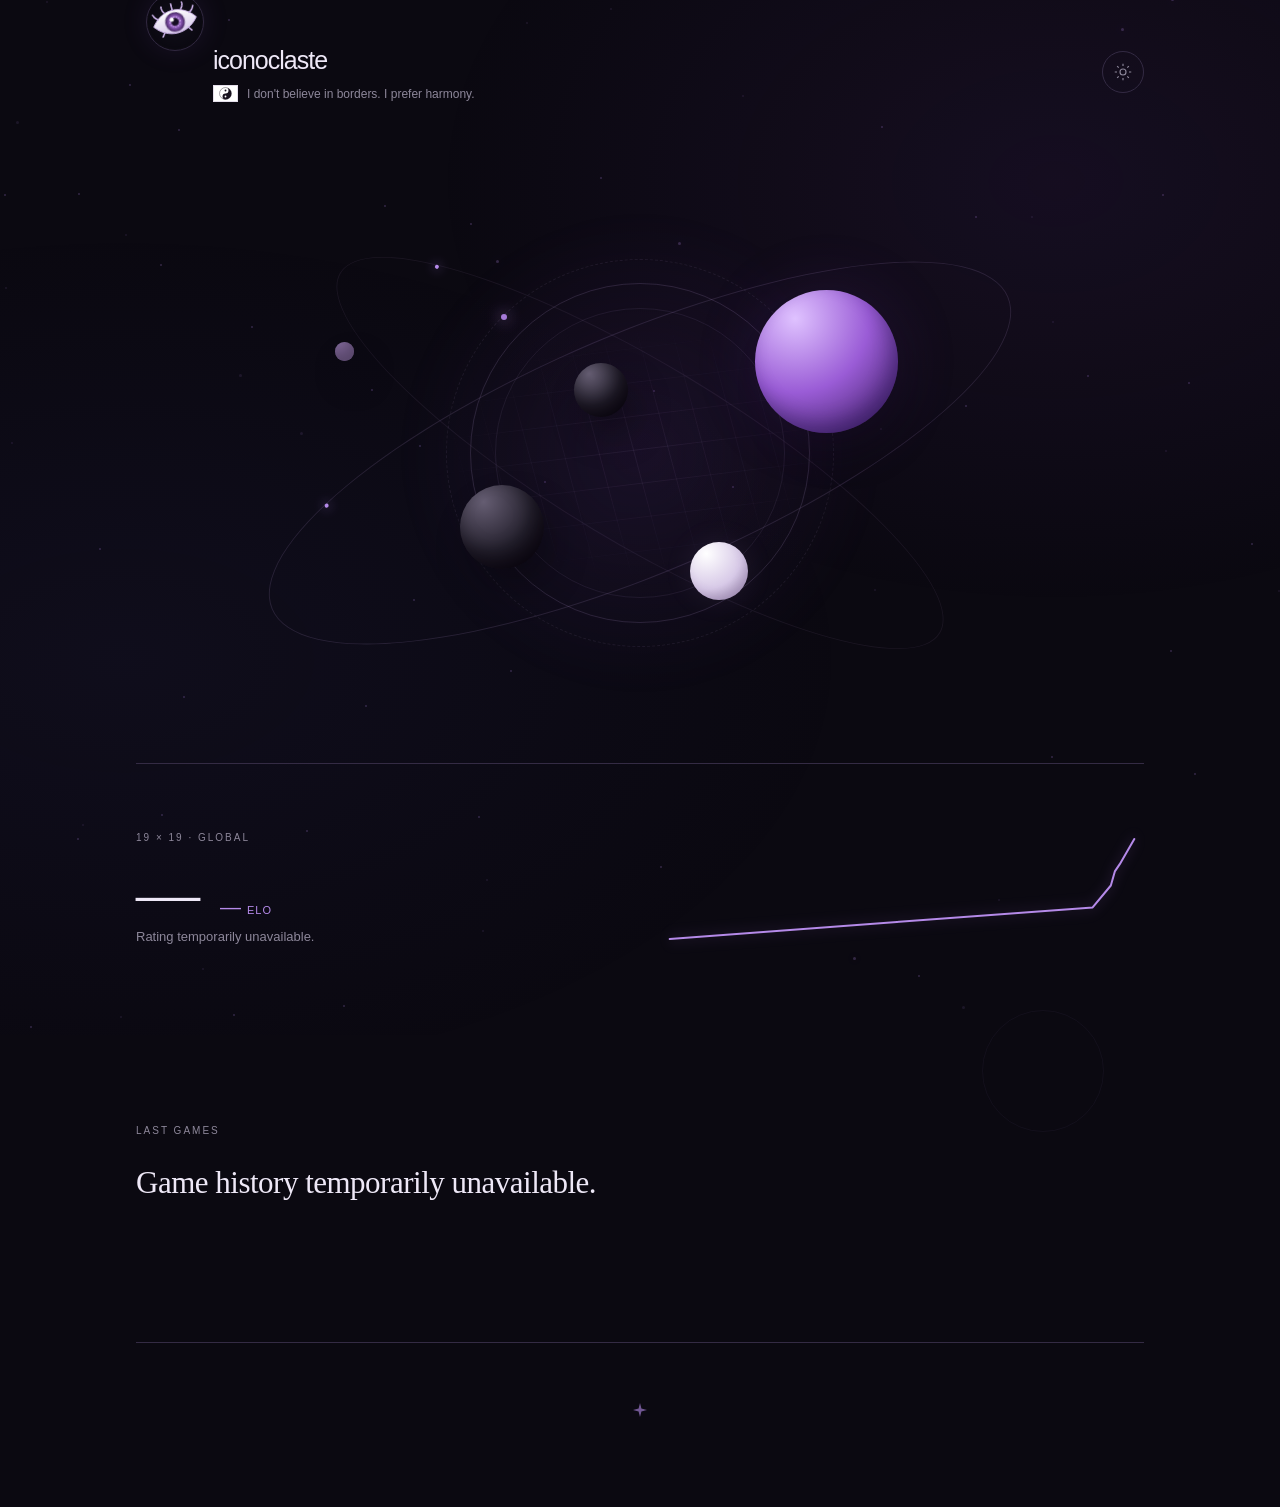
==== commit c89e3fb5: "Expand the solar system on hover and let the eye orbit the pointer" ====
--- a/iconoclaste-astral.html
+++ b/iconoclaste-astral.html
@@ -5,22 +5,22 @@
 *{box-sizing:border-box}html{scroll-behavior:smooth;scrollbar-width:thin;scrollbar-color:var(--line) var(--bg)}body{margin:0;background:var(--bg);color:var(--ink);font:15px/1.5 Arial,Helvetica,sans-serif;transition:background .7s,color .7s;overflow-x:hidden}button,a{-webkit-tap-highlight-color:transparent}button{font:inherit;color:inherit}button:focus-visible,a:focus-visible{outline:2px solid var(--accent);outline-offset:7px}button{cursor:pointer}a{color:inherit}::selection{background:#a67be966;color:var(--ink)}
 .sky{position:fixed;inset:-15%;pointer-events:none;z-index:-1;background:radial-gradient(ellipse at 75% 27%,#63318f20,transparent 35%),radial-gradient(ellipse at 19% 68%,#42409b15,transparent 38%);will-change:transform}.stars{position:absolute;inset:0}.star{position:absolute;width:2px;height:2px;background:var(--accent);border-radius:50%;opacity:.24}.star:nth-child(7n){width:3px;height:3px;box-shadow:0 0 12px var(--accent);animation:twinkle 7s ease-in-out infinite alternate}.stars.near{opacity:.45}.light .sky{opacity:.55}
 .shell{max-width:1120px;margin:auto;padding:42px 56px 90px}.masthead{display:flex;align-items:center;justify-content:space-between;position:relative;z-index:5}.identity{display:flex;align-items:center;gap:19px}.handle{margin:0;font-size:25px;letter-spacing:-1px;font-weight:500}.borderless{font-size:12px;color:var(--muted);display:flex;align-items:center;gap:9px;margin-top:5px}.flag{width:25px;height:17px;flex:0 0 25px;background:#fff;display:inline-grid;place-items:center;position:relative;border:1px solid #e4deeb;clip-path:none}.flag svg{width:13px;height:13px;display:block}.light .flag{box-shadow:inset 0 0 0 1px #ccc}.theme{width:42px;height:42px;border:1px solid var(--line);border-radius:50%;background:transparent;display:grid;place-items:center;transition:background .3s,transform .4s}.theme:hover{background:var(--surface);transform:rotate(16deg)}.theme svg{width:18px;height:18px;stroke:var(--muted);fill:none;stroke-width:1.5}.theme .moon,.light .theme .sun{display:none}.light .theme .moon{display:block}
-.mascot{width:58px;height:58px;display:grid;place-items:center;position:relative;flex-shrink:0;--lash:#cbb2e8}.light .mascot{--lash:#684b80}.mascot:before{content:'';position:absolute;inset:0;border:1px solid var(--line);border-radius:50%;box-shadow:0 0 30px #8653c414}.eye-drawing{width:54px;height:42px;overflow:visible}.eye-blink{transform-origin:32px 24px;animation:blink 8.7s infinite}.iris{transform:translate(var(--ex,0px),var(--ey,0px));will-change:transform}.eyelashes{fill:none;stroke:var(--lash);stroke-width:1.8;stroke-linecap:round;stroke-linejoin:round}
+.mascot-home{width:58px;height:58px;flex:0 0 58px;position:relative}.mascot{pointer-events:none;width:58px;height:58px;display:grid;place-items:center;position:relative;flex-shrink:0;--lash:#cbb2e8}.light .mascot{--lash:#684b80}.mascot:before{content:'';position:absolute;inset:0;border:1px solid var(--line);border-radius:50%;box-shadow:0 0 30px #8653c414}.mascot.is-floating{isolation:isolate;position:fixed;left:0;top:0;z-index:30;pointer-events:none;will-change:transform}.mascot.is-floating:before{z-index:-1;background:radial-gradient(circle,var(--surface),transparent 72%);box-shadow:0 0 28px #8653c421}.eye-drawing{width:54px;height:42px;overflow:visible}.eye-blink{transform-origin:32px 24px;animation:blink 8.7s infinite}.iris{transform:translate(var(--ex,0px),var(--ey,0px));will-change:transform}.eyelashes{fill:none;stroke:var(--lash);stroke-width:1.8;stroke-linecap:round;stroke-linejoin:round}
 .orbit-section{position:relative;margin-top:40px;height:620px;display:grid;place-items:center}.system{border:0;background:none;width:100%;height:520px;position:relative;padding:0;perspective:1000px;outline-offset:-10px}.depth{position:absolute;inset:0;will-change:transform}.sculpture{position:absolute;inset:0;transition:transform 1.5s cubic-bezier(.16,1,.3,1)}.nebula{position:absolute;left:calc(50% - 250px);top:calc(50% - 250px);width:500px;height:500px;border-radius:50%;background:radial-gradient(#7f45b921,transparent 67%);filter:blur(12px);animation:breathe 9s ease-in-out infinite alternate}.ring{position:absolute;left:calc(50% - 170px);top:calc(50% - 170px);width:340px;height:340px;border:1px solid #a58ac230;border-radius:50%;transition:transform 1.4s,opacity 1.4s}.ring:before,.ring:after{content:'';position:absolute;inset:24px;border:1px solid #a58ac21c;border-radius:50%}.ring:after{inset:-25px;border-style:dashed;animation:turn 100s linear infinite}.orbit{position:absolute;width:800px;height:240px;left:calc(50% - 400px);top:calc(50% - 120px);border:1px solid #a58ac22c;border-radius:50%;transform:rotate(-23deg);transition:transform 1.8s,width 1.8s,left 1.8s}.orbit.two{width:700px;height:180px;left:calc(50% - 350px);top:calc(50% - 90px);transform:rotate(31deg);border-color:#a58ac218}.orbit:after{content:'';width:4px;height:4px;background:var(--accent);position:absolute;left:11%;top:18%;border-radius:50%;box-shadow:0 0 12px #bd95ff}.grid{position:absolute;left:calc(50% - 210px);top:calc(50% - 140px);width:420px;height:280px;background-image:linear-gradient(#bda0db15 1px,transparent 1px),linear-gradient(90deg,#bda0db15 1px,transparent 1px);background-size:34px 34px;transform:rotate(-15deg) skewY(8deg);mask-image:radial-gradient(ellipse,#000,transparent 70%);transition:transform 1.5s}
 .planet{position:absolute;left:calc(50% + var(--x));top:calc(50% + var(--y));width:var(--size);height:var(--size);transition:left 1.5s cubic-bezier(.16,1,.3,1),top 1.5s cubic-bezier(.16,1,.3,1);z-index:2}.planet i{display:block;width:100%;height:100%;border-radius:50%;animation:drift var(--duration,8s) ease-in-out infinite;animation-delay:var(--delay,0s);background:radial-gradient(circle at 28% 20%,#655d72,#24202d 55%,#100c16 83%);box-shadow:inset -8px -12px 18px #05020a80,10px 20px 35px #0004}.planet.one{--x:-180px;--y:32px;--size:84px;--duration:7s}.planet.two{--x:-66px;--y:-90px;--size:54px;--delay:-3s}.planet.three{--x:50px;--y:89px;--size:58px;--delay:-6s}.planet.three i{background:radial-gradient(circle at 28% 20%,#fff,#d7c9e7 57%,#8d7ba1);box-shadow:inset -4px -6px 8px #5f437822,0 0 30px #c6adf218}.planet.four{--x:115px;--y:-163px;--size:143px;--duration:11s;--delay:-3s}.planet.four i{background:radial-gradient(circle at 28% 20%,#dfc2ff,#9a5cd6 48%,#4c2775 86%);box-shadow:inset -6px -10px 18px #180c4255,0 0 65px #7a38bf29,15px 25px 35px #0003}.planet.five{--x:-305px;--y:-111px;--size:19px;--delay:-2s}.planet.five i{background:#ab8ccb}.satellite{position:absolute;left:calc(50% - 183px);top:calc(50% - 183px);width:366px;height:366px;animation:turn 35s linear infinite}.satellite:before{content:'';position:absolute;left:12%;top:12%;width:6px;height:6px;background:#a579d7;border-radius:50%;box-shadow:0 0 15px #c493f0}
-.revelation{position:absolute;inset:0;display:flex;justify-content:center;align-items:center;gap:.19em;font:400 clamp(30px,5.7vw,72px)/1.1 Georgia,serif;letter-spacing:-.055em;color:var(--ink);z-index:3;opacity:0;filter:blur(14px);transform:translateY(18px) scale(.97);transition:opacity .4s,filter .5s,transform .6s;pointer-events:none;text-shadow:0 3px 30px var(--bg)}.revelation em{color:var(--accent);font-weight:400}.system[aria-expanded=true] .revelation{opacity:1;filter:blur(0);transform:none;transition:opacity 1.2s .2s,filter 1.4s .15s,transform 1.4s .15s}.system[aria-expanded=true] .planet.one{left:calc(50% - 290px);top:calc(50% + 75px)}.system[aria-expanded=true] .planet.two{left:calc(50% - 110px);top:calc(50% - 186px)}.system[aria-expanded=true] .planet.three{left:calc(50% + 140px);top:calc(50% + 112px)}.system[aria-expanded=true] .planet.four{left:calc(50% + 260px);top:calc(50% - 150px)}.system[aria-expanded=true] .planet.five{left:calc(50% - 370px);top:calc(50% - 45px)}.system[aria-expanded=true] .ring{transform:scale(1.45);opacity:.55}.system[aria-expanded=true] .orbit{transform:rotate(5deg) scale(1.14)}.system[aria-expanded=true] .orbit.two{transform:rotate(-37deg)}.system[aria-expanded=true] .grid{transform:rotate(25deg) scale(1.3);opacity:.5}
-.expand-icon{position:absolute;bottom:13px;left:calc(50% - 18px);width:36px;height:36px;border:1px solid var(--line);border-radius:50%;color:var(--muted);transition:transform .6s,background .3s}.expand-icon:before,.expand-icon:after{content:'';height:1px;width:12px;position:absolute;left:11px;top:17px;background:currentColor}.expand-icon:after{transform:rotate(90deg)}.system:hover .expand-icon{background:var(--surface);color:var(--accent)}.system[aria-expanded=true] .expand-icon{transform:rotate(45deg)}
+.revelation{position:absolute;inset:0;display:flex;justify-content:center;align-items:center;gap:.19em;font:400 clamp(30px,5.7vw,72px)/1.1 Georgia,serif;letter-spacing:-.055em;color:var(--ink);z-index:3;opacity:0;filter:blur(14px);transform:translateY(18px) scale(.97);transition:opacity .4s,filter .5s,transform .6s;pointer-events:none;text-shadow:0 3px 30px var(--bg)}.revelation em{color:var(--accent);font-weight:400}.system[data-expanded=true] .revelation{opacity:1;filter:blur(0);transform:none;transition:opacity 1.2s .2s,filter 1.4s .15s,transform 1.4s .15s}.system[data-expanded=true] .planet.one{left:calc(50% - 290px);top:calc(50% + 75px)}.system[data-expanded=true] .planet.two{left:calc(50% - 110px);top:calc(50% - 186px)}.system[data-expanded=true] .planet.three{left:calc(50% + 140px);top:calc(50% + 112px)}.system[data-expanded=true] .planet.four{left:calc(50% + 260px);top:calc(50% - 150px)}.system[data-expanded=true] .planet.five{left:calc(50% - 370px);top:calc(50% - 45px)}.system[data-expanded=true] .ring{transform:scale(1.45);opacity:.55}.system[data-expanded=true] .orbit{transform:rotate(5deg) scale(1.14)}.system[data-expanded=true] .orbit.two{transform:rotate(-37deg)}.system[data-expanded=true] .grid{transform:rotate(25deg) scale(1.3);opacity:.5}
+.system:focus-visible{outline:1px solid var(--accent);border-radius:24px}
 .content{position:relative;z-index:4}.rank-section{border-top:1px solid var(--line);padding:45px 0 28px;display:grid;grid-template-columns:1fr 1fr;align-items:center;gap:40px}.eyebrow{font-size:10px;letter-spacing:2px;text-transform:uppercase;color:var(--muted);margin:0 0 16px;font-weight:500}.rank-values{display:flex;align-items:baseline;gap:23px;font-variant-numeric:tabular-nums}.dan{font:400 64px/1 Georgia,serif;letter-spacing:-3px;white-space:nowrap}.elo{color:var(--accent);font-size:21px;font-weight:400;white-space:nowrap}.elo small{font-size:11px;margin-left:6px;letter-spacing:1px}.sparkline{width:100%;height:160px;overflow:visible;display:block}.sparkline path{stroke:var(--accent);stroke-width:2;fill:none;stroke-linecap:round;stroke-linejoin:round;filter:drop-shadow(0 0 7px #a472db60);vector-effect:non-scaling-stroke}.history-error{font-size:12px;color:var(--muted)}.games-section{padding:68px 0 130px;border-bottom:1px solid var(--line);margin-top:58px;position:relative}.games-section:before{content:'';position:absolute;right:40px;top:-45px;width:120px;height:120px;border:1px solid var(--line);border-radius:50%;opacity:.22;pointer-events:none}.games{font:400 clamp(21px,2.5vw,31px)/1.9 Georgia,serif;letter-spacing:-.5px;max-width:900px}.games a{color:var(--muted);text-decoration:none;transition:color .25s,text-shadow .25s}.games a.win{font-weight:700;color:var(--accent)}.games a:hover{color:var(--ink);text-shadow:0 0 20px #b586ef55;text-decoration:underline;text-decoration-thickness:1px;text-underline-offset:6px}.comma{color:var(--muted)}.error{font:13px Arial,sans-serif;color:var(--muted)}.retry{border:0;background:transparent;color:var(--accent);text-decoration:underline;margin-left:8px}.sr{position:absolute;width:1px;height:1px;overflow:hidden;clip-path:inset(50%);white-space:nowrap}.end-star{display:block;margin:60px auto 0;color:var(--accent);width:14px;height:14px;opacity:.6}
 @keyframes drift{50%{transform:translate(5px,-18px)}}@keyframes turn{to{transform:rotate(360deg)}}@keyframes breathe{to{transform:scale(1.1);opacity:.5}}@keyframes twinkle{to{opacity:.7}}@keyframes blink{0%,42%,45%,94%,98%,100%{transform:scaleY(1)}43%,96%{transform:scaleY(.025)}97%{transform:scaleY(.4)}}
 @media(min-width:1600px){.shell{max-width:1240px}.orbit-section{height:690px}}
-@media(max-width:700px){.shell{padding:28px 24px 55px}.handle{font-size:22px}.identity{gap:12px}.mascot{width:46px;height:46px}.mascot .eye-drawing{width:45px;height:35px}.borderless{font-size:10px;align-items:flex-start;max-width:230px}.borderless>span:last-child{max-width:190px}.theme{flex-shrink:0;margin-left:14px}.theme{width:36px;height:36px}.orbit-section{height:480px;margin-top:10px;overflow:visible}.system{height:470px}.sculpture{transform:scale(.65)}.revelation{font-size:clamp(28px,7.7vw,51px);letter-spacing:-.055em;white-space:nowrap}.rank-section{grid-template-columns:1fr;padding:38px 0 10px;gap:15px}.rank-values{gap:20px}.dan{font-size:54px}.elo{font-size:19px}.sparkline{height:125px}.games-section{margin-top:25px;padding:35px 0 75px}.games{font-size:25px;line-height:1.8}.system .expand-icon{bottom:16px}.games-section:before{right:10px;width:85px;height:85px}}
+@media(max-width:700px){.shell{padding:28px 24px 55px}.handle{font-size:22px}.identity{gap:12px}.mascot-home{width:46px;height:46px;flex-basis:46px}.mascot{width:46px;height:46px}.mascot .eye-drawing{width:45px;height:35px}.borderless{font-size:10px;align-items:flex-start;max-width:230px}.borderless>span:last-child{max-width:190px}.theme{flex-shrink:0;margin-left:14px}.theme{width:36px;height:36px}.orbit-section{height:480px;margin-top:10px;overflow:visible}.system{height:470px}.sculpture{transform:scale(.65)}.revelation{font-size:clamp(28px,7.7vw,51px);letter-spacing:-.055em;white-space:nowrap}.rank-section{grid-template-columns:1fr;padding:38px 0 10px;gap:15px}.rank-values{gap:20px}.dan{font-size:54px}.elo{font-size:19px}.sparkline{height:125px}.games-section{margin-top:25px;padding:35px 0 75px}.games{font-size:25px;line-height:1.8}.games-section:before{right:10px;width:85px;height:85px}}
 @media(max-width:390px){.shell{padding-inline:18px}.handle{font-size:20px}.borderless{font-size:9px}.sculpture{transform:scale(.51)}.orbit-section{height:420px}.system{height:410px}.revelation{font-size:28px}}
 @media(prefers-reduced-motion:reduce){html{scroll-behavior:auto}*,*:before,*:after{animation:none!important;transition:none!important}.depth,.sky,.content{transform:none!important}}
 </style></head><body>
 <div class="sky" aria-hidden="true"><div class="stars far"></div><div class="stars near"></div></div>
 <main class="shell">
-<header class="masthead"><div class="identity"><div class="mascot" aria-hidden="true"><svg class="eye-drawing" viewBox="0 0 64 48"><defs><radialGradient id="iris-color"><stop stop-color="#d3b1f5"/><stop offset=".52" stop-color="#9e68cb"/><stop offset="1" stop-color="#4f2a70"/></radialGradient><linearGradient id="eye-white" x2="0" y2="1"><stop stop-color="#fff"/><stop offset="1" stop-color="#d7c9eb"/></linearGradient><clipPath id="eye-window"><path d="M6 24C20 5 44 5 58 24C44 42 20 42 6 24Z"/></clipPath></defs><g transform="rotate(-14 32 24)"><g class="eye-blink"><path d="M6 24C20 5 44 5 58 24C44 42 20 42 6 24Z" fill="url(#eye-white)" stroke="var(--lash)" stroke-width="1"/><g clip-path="url(#eye-window)"><g class="iris"><circle cx="32" cy="24" r="11" fill="url(#iris-color)" stroke="#51316d" stroke-width="1.2"/><circle cx="32" cy="24" r="6" fill="none" stroke="#d7b2f1" stroke-width="2" stroke-dasharray="1 2"/><circle cx="32" cy="24" r="4.7" fill="#170e24"/><circle cx="28.8" cy="20.5" r="2.5" fill="white"/></g></g><path class="eyelashes" d="M13 17Q9 14 8 10M22 11Q19 7 20 3M32 10V2M42 11Q46 7 45 3M51 17Q56 14 57 10M17 34l-3 4M46 34l3 4"/></g></g></svg></div><div><h1 class="handle">iconoclaste</h1><div class="borderless"><span class="flag" aria-hidden="true"><svg viewBox="0 0 24 24"><circle cx="12" cy="12" r="11" fill="#fff" stroke="#18121e" stroke-width=".7"/><path d="M12 1a11 11 0 0 1 0 22a5.5 5.5 0 0 1 0-11a5.5 5.5 0 0 0 0-11Z" fill="#18121e"/><circle cx="12" cy="6.5" r="1.7" fill="#18121e"/><circle cx="12" cy="17.5" r="1.7" fill="#fff"/></svg></span><span>I don't believe in borders. I prefer harmony.</span></div></div></div><button class="theme" type="button" aria-label="Switch to light theme" aria-pressed="false"><svg class="sun" viewBox="0 0 24 24" aria-hidden="true"><circle cx="12" cy="12" r="4"/><path d="M12 1v3m0 16v3M1 12h3m16 0h3M4.2 4.2l2.1 2.1m11.4 11.4 2.1 2.1M4.2 19.8l2.1-2.1M17.7 6.3l2.1-2.1"/></svg><svg class="moon" viewBox="0 0 24 24" aria-hidden="true"><path d="M20 15.5A9 9 0 0 1 8.5 4a9 9 0 1 0 11.5 11.5Z"/></svg></button></header>
-<section class="orbit-section" aria-label="Interactive planet system"><button class="system" type="button" aria-expanded="false" aria-label="Expand the planet system"><span class="depth" aria-hidden="true"><span class="sculpture"><span class="nebula"></span><span class="ring"></span><span class="orbit"></span><span class="orbit two"></span><span class="grid"></span><span class="satellite"></span><span class="planet one"><i></i></span><span class="planet two"><i></i></span><span class="planet three"><i></i></span><span class="planet four"><i></i></span><span class="planet five"><i></i></span></span></span><span class="revelation" aria-hidden="true"><span>Beyond</span> <em>perception.</em></span><span class="expand-icon" aria-hidden="true"></span></button></section>
+<header class="masthead"><div class="identity"><div class="mascot-home" data-state="docked"><div class="mascot" aria-hidden="true"><svg class="eye-drawing" viewBox="0 0 64 48"><defs><radialGradient id="iris-color"><stop stop-color="#d3b1f5"/><stop offset=".52" stop-color="#9e68cb"/><stop offset="1" stop-color="#4f2a70"/></radialGradient><linearGradient id="eye-white" x2="0" y2="1"><stop stop-color="#fff"/><stop offset="1" stop-color="#d7c9eb"/></linearGradient><clipPath id="eye-window"><path d="M6 24C20 5 44 5 58 24C44 42 20 42 6 24Z"/></clipPath></defs><g transform="rotate(-14 32 24)"><g class="eye-blink"><path d="M6 24C20 5 44 5 58 24C44 42 20 42 6 24Z" fill="url(#eye-white)" stroke="var(--lash)" stroke-width="1"/><g clip-path="url(#eye-window)"><g class="iris"><circle cx="32" cy="24" r="11" fill="url(#iris-color)" stroke="#51316d" stroke-width="1.2"/><circle cx="32" cy="24" r="6" fill="none" stroke="#d7b2f1" stroke-width="2" stroke-dasharray="1 2"/><circle cx="32" cy="24" r="4.7" fill="#170e24"/><circle cx="28.8" cy="20.5" r="2.5" fill="white"/></g></g><path class="eyelashes" d="M13 17Q9 14 8 10M22 11Q19 7 20 3M32 10V2M42 11Q46 7 45 3M51 17Q56 14 57 10M17 34l-3 4M46 34l3 4"/></g></g></svg></div></div><div><h1 class="handle">iconoclaste</h1><div class="borderless"><span class="flag" aria-hidden="true"><svg viewBox="0 0 24 24"><circle cx="12" cy="12" r="11" fill="#fff" stroke="#18121e" stroke-width=".7"/><path d="M12 1a11 11 0 0 1 0 22a5.5 5.5 0 0 1 0-11a5.5 5.5 0 0 0 0-11Z" fill="#18121e"/><circle cx="12" cy="6.5" r="1.7" fill="#18121e"/><circle cx="12" cy="17.5" r="1.7" fill="#fff"/></svg></span><span>I don't believe in borders. I prefer harmony.</span></div></div></div><button class="theme" type="button" aria-label="Switch to light theme" aria-pressed="false"><svg class="sun" viewBox="0 0 24 24" aria-hidden="true"><circle cx="12" cy="12" r="4"/><path d="M12 1v3m0 16v3M1 12h3m16 0h3M4.2 4.2l2.1 2.1m11.4 11.4 2.1 2.1M4.2 19.8l2.1-2.1M17.7 6.3l2.1-2.1"/></svg><svg class="moon" viewBox="0 0 24 24" aria-hidden="true"><path d="M20 15.5A9 9 0 0 1 8.5 4a9 9 0 1 0 11.5 11.5Z"/></svg></button></header>
+<section class="orbit-section" aria-label="Interactive planet system"><div class="system" role="group" tabindex="0" data-expanded="false" aria-label="Planet system. Hover, focus, or touch and hold to explore."><span class="depth" aria-hidden="true"><span class="sculpture"><span class="nebula"></span><span class="ring"></span><span class="orbit"></span><span class="orbit two"></span><span class="grid"></span><span class="satellite"></span><span class="planet one"><i></i></span><span class="planet two"><i></i></span><span class="planet three"><i></i></span><span class="planet four"><i></i></span><span class="planet five"><i></i></span></span></span><span class="revelation" aria-hidden="true"><span>Beyond</span> <em>perception.</em></span></div></section>
 <div class="content"><section class="rank-section" aria-label="Global 19 by 19 rating"><div><h2 class="eyebrow">19 × 19 · Global</h2><div class="rank-values"><span class="dan" id="dan">—</span><span class="elo"><span id="elo">—</span><small>ELO</small></span></div><span class="error" id="rank-error"></span></div><div class="chart-wrap"><svg class="sparkline" viewBox="0 0 600 160" preserveAspectRatio="none" role="img" aria-label="Global 19 by 19 rating history"><title>Global 19 by 19 rating history</title><path id="rating-line" d=""/></svg><span class="history-error" id="history-error"></span></div></section>
 <section class="games-section" aria-labelledby="games-heading"><h2 class="eyebrow" id="games-heading">Last games</h2><div class="games" id="games" aria-live="polite"><span class="error">Loading…</span></div></section><svg class="end-star" viewBox="0 0 20 20" aria-hidden="true"><path d="M10 0 12 8 20 10 12 12 10 20 8 12 0 10 8 8Z" fill="currentColor"/></svg></div>
 </main>
@@ -33,7 +33,7 @@
     const ENDPOINTS = Object.freeze({
         profile: `${OGS_ORIGIN}/api/v1/players/${PLAYER_ID}/full`,
         games: `${OGS_ORIGIN}/api/v1/players/${PLAYER_ID}/game_history/?page_size=10&ordering=-ended&annulled=false`,
-        history: "./iconoclaste-history.json",
+        history: "./iconoclaste-history.json?series=19x19",
     });
 
     // OGS uses Glicko-2 ratings and this conversion for the displayed rank.
@@ -208,12 +208,226 @@
 const reduced=matchMedia('(prefers-reduced-motion: reduce)');
 const themeButton=document.querySelector('.theme');
 themeButton.addEventListener('click',()=>{const light=document.documentElement.classList.toggle('light');themeButton.setAttribute('aria-label',light?'Switch to dark theme':'Switch to light theme');themeButton.setAttribute('aria-pressed',String(light));});
-const system=document.querySelector('.system');system.addEventListener('click',()=>{const expanded=system.getAttribute('aria-expanded')!=='true';system.setAttribute('aria-expanded',String(expanded));system.setAttribute('aria-label',expanded?'Collapse the planet system':'Expand the planet system');document.querySelector('.revelation').setAttribute('aria-hidden',String(!expanded));});
+const system=document.querySelector('.system');
+let systemHovered=false,systemFocused=false,systemHeld=false;
+function revealSystem(){const expanded=systemHovered||systemFocused||systemHeld;system.dataset.expanded=String(expanded);document.querySelector('.revelation').setAttribute('aria-hidden',String(!expanded));}
+system.addEventListener('pointerenter',event=>{if(event.pointerType==='touch')return;systemHovered=true;revealSystem();});
+system.addEventListener('pointerleave',()=>{systemHovered=false;systemHeld=false;revealSystem();});
+system.addEventListener('focus',()=>{systemFocused=system.matches(':focus-visible');revealSystem();});
+system.addEventListener('blur',()=>{systemFocused=false;revealSystem();});
+system.addEventListener('pointerdown',event=>{systemFocused=false;if(event.pointerType==='touch')systemHeld=true;else event.preventDefault();revealSystem();});
+for(const event of ['pointerup','pointercancel'])addEventListener(event,()=>{if(systemHeld){systemHeld=false;revealSystem();}});
 let seed=2117847;function random(){seed=(seed*1664525+1013904223)>>>0;return seed/4294967296}document.querySelectorAll('.stars').forEach((layer,index)=>{for(let i=0;i<(index?34:65);i++){const s=document.createElement('i');s.className='star';s.style.left=random()*100+'%';s.style.top=random()*100+'%';s.style.animationDelay=-random()*8+'s';layer.append(s);}});
-const mascot=document.querySelector('.mascot'),iris=document.querySelector('.iris');let targetX=0,targetY=0,eyeX=0,eyeY=0,frame=0,lastFrame=0;
-function eyeStep(time){const dt=lastFrame?Math.min(time-lastFrame,50):16;lastFrame=time;const ease=1-Math.exp(-dt/190);eyeX+=(targetX-eyeX)*ease;eyeY+=(targetY-eyeY)*ease;iris.style.setProperty('--ex',eyeX.toFixed(2)+'px');iris.style.setProperty('--ey',eyeY.toFixed(2)+'px');if(Math.abs(eyeX-targetX)+Math.abs(eyeY-targetY)>.025)frame=requestAnimationFrame(eyeStep);else{frame=0;lastFrame=0}}
-function gaze(x,y){targetX=x;targetY=y;if(!frame)frame=requestAnimationFrame(eyeStep)}
-addEventListener('pointermove',e=>{if(reduced.matches||e.pointerType==='touch')return;const r=mascot.getBoundingClientRect();let x=e.clientX-r.left-r.width/2,y=e.clientY-r.top-r.height/2;const angle=14*Math.PI/180,localX=x*Math.cos(angle)-y*Math.sin(angle),localY=x*Math.sin(angle)+y*Math.cos(angle);const len=Math.hypot(localX,localY);const scale=Math.min(len/130,1);gaze(len?localX/len*6*scale:0,len?localY/len*5*scale:0);},{passive:true});document.documentElement.addEventListener('pointerleave',()=>gaze(0,0));
+(() => {
+    'use strict';
+
+    const home = document.querySelector('.mascot-home');
+    const mascot = home && home.querySelector('.mascot');
+    const iris = mascot && mascot.querySelector('.iris');
+    if (!home || !mascot || !iris) return;
+
+    const coarse = matchMedia('(pointer: coarse), (hover: none)');
+    const INPUT_DELAY = 300;
+    const ORBIT_PERIOD = 23000;
+    const MAX_SPEED = 160;
+    const tilt = Number(mascot.dataset.eyeTilt ?? -14) * Math.PI / 180;
+    const floatingProperties = ['position', 'left', 'top', 'z-index', 'pointer-events', 'transform', 'will-change', 'transition'];
+    let savedStyle = [];
+    let state = 'docked';
+    let frame = 0;
+    let lastTime = 0;
+    let phase = -Math.PI / 2;
+    let position = { x: 0, y: 0 };
+    let orbitCenter = { x: innerWidth / 2, y: innerHeight / 2 };
+    let pointer = { x: innerWidth / 2, y: innerHeight / 2 };
+    let pointerSeen = false;
+    let pointerInside = false;
+    let touchMode = false;
+    let eyeX = 0;
+    let eyeY = 0;
+    let samples = [{ ...pointer, time: performance.now() - INPUT_DELAY }];
+
+    const clamp = (value, min, max) => Math.max(min, Math.min(max, value));
+    const active = () => !reduced.matches && !coarse.matches && !touchMode;
+    const setState = next => { state = next; home.dataset.state = next; };
+
+    function wake() {
+        if (!frame && !document.hidden) frame = requestAnimationFrame(step);
+    }
+
+    function rememberPointer(x, y) {
+        pointer = { x: clamp(x, 0, innerWidth), y: clamp(y, 0, innerHeight) };
+        const now = performance.now();
+        samples.push({ ...pointer, time: now });
+        while (samples.length > 1 && samples[1].time <= now - INPUT_DELAY) samples.shift();
+    }
+
+    function delayedPointer(now) {
+        const cutoff = now - INPUT_DELAY;
+        while (samples.length > 1 && samples[1].time <= cutoff) samples.shift();
+        return samples[0];
+    }
+
+    function drawPosition(width, height) {
+        mascot.style.setProperty('transform', `translate3d(${(position.x - width / 2).toFixed(3)}px, ${(position.y - height / 2).toFixed(3)}px, 0)`);
+    }
+
+    function detach(rect, now) {
+        const bounds = mascot.getBoundingClientRect();
+        // A large scroll may put the home far above the viewport. Enter from the
+        // nearest hidden edge, so the eye never travels through thousands of pixels.
+        position = {
+            x: clamp(bounds.left + bounds.width / 2, bounds.width / 2, innerWidth - bounds.width / 2),
+            y: Math.max(-bounds.height / 2, bounds.top + bounds.height / 2),
+        };
+        const delayed = delayedPointer(now);
+        orbitCenter = { x: delayed.x, y: delayed.y };
+        phase = Math.atan2((position.y - orbitCenter.y) / 46, (position.x - orbitCenter.x) / 68);
+        savedStyle = floatingProperties.map(name => [name, mascot.style.getPropertyValue(name), mascot.style.getPropertyPriority(name)]);
+        document.body.appendChild(mascot);
+        mascot.classList.add('is-floating');
+        mascot.style.setProperty('position', 'fixed');
+        mascot.style.setProperty('left', '0');
+        mascot.style.setProperty('top', '0');
+        mascot.style.setProperty('z-index', '30');
+        mascot.style.setProperty('pointer-events', 'none');
+        mascot.style.setProperty('will-change', 'transform');
+        mascot.style.setProperty('transition', 'none');
+        drawPosition(bounds.width || rect.width, bounds.height || rect.height);
+        setState('orbit');
+    }
+
+    function dock() {
+        if (state !== 'docked') {
+            home.appendChild(mascot);
+            mascot.classList.remove('is-floating');
+            for (const [name, value, priority] of savedStyle) {
+                if (value) mascot.style.setProperty(name, value, priority);
+                else mascot.style.removeProperty(name);
+            }
+            savedStyle = [];
+        }
+        setState('docked');
+    }
+
+    function centerEye() {
+        eyeX = eyeY = 0;
+        iris.style.setProperty('--ex', '0px');
+        iris.style.setProperty('--ey', '0px');
+    }
+
+    function step(now) {
+        frame = 0;
+        if (document.hidden) { lastTime = 0; return; }
+        const dt = lastTime ? clamp(now - lastTime, 0, 50) : 16;
+        lastTime = now;
+        if (!active()) {
+            dock();
+            centerEye();
+            lastTime = 0;
+            return;
+        }
+
+        const homeRect = home.getBoundingClientRect();
+        const homeVisible = homeRect.top >= 0 && homeRect.top < innerHeight && homeRect.bottom > 0;
+        // The gap between bottom <= 0 and top >= 0 provides a full-eye-height
+        // hysteresis band, preventing bouncing around a single scroll threshold.
+        if (state === 'docked' && homeRect.bottom <= 0) detach(homeRect, now);
+        else if (state === 'orbit' && homeVisible) setState('return');
+        else if (state === 'return' && homeRect.bottom <= 0) setState('orbit');
+
+        if (state !== 'docked') {
+            const bounds = mascot.getBoundingClientRect();
+            const width = bounds.width || homeRect.width;
+            const height = bounds.height || homeRect.height;
+            let target;
+            if (state === 'return') {
+                target = { x: homeRect.left + homeRect.width / 2, y: homeRect.top + homeRect.height / 2 };
+            } else {
+                const delayed = delayedPointer(now);
+                const follow = 1 - Math.exp(-dt / 350);
+                orbitCenter.x += (delayed.x - orbitCenter.x) * follow;
+                orbitCenter.y += (delayed.y - orbitCenter.y) * follow;
+                phase += dt / ORBIT_PERIOD * Math.PI * 2;
+                target = {
+                    x: clamp(orbitCenter.x + Math.cos(phase) * 68, width / 2 + 8, Math.max(width / 2 + 8, innerWidth - width / 2 - 8)),
+                    y: clamp(orbitCenter.y + Math.sin(phase) * 46, height / 2 + 8, Math.max(height / 2 + 8, innerHeight - height / 2 - 8)),
+                };
+            }
+            const dx = target.x - position.x;
+            const dy = target.y - position.y;
+            const distance = Math.hypot(dx, dy);
+            const maxTravel = MAX_SPEED * dt / 1000;
+            if (state === 'return' && homeVisible && distance <= Math.min(.75, maxTravel)) {
+                position = target;
+                dock();
+            } else if (distance > 0) {
+                const travel = Math.min(distance * (1 - Math.exp(-dt / 320)), maxTravel);
+                position.x += dx / distance * travel;
+                position.y += dy / distance * travel;
+                drawPosition(width, height);
+            }
+        }
+
+        const bounds = mascot.getBoundingClientRect();
+        const dx = pointerInside ? pointer.x - bounds.left - bounds.width / 2 : 0;
+        const dy = pointerInside ? pointer.y - bounds.top - bounds.height / 2 : 0;
+        // Invert the SVG eye's decorative rotation before translating its iris.
+        const localX = dx * Math.cos(tilt) + dy * Math.sin(tilt);
+        const localY = -dx * Math.sin(tilt) + dy * Math.cos(tilt);
+        const distance = Math.hypot(localX, localY);
+        const strength = Math.min(distance / 130, 1);
+        const goalX = distance ? localX / distance * 6 * strength : 0;
+        const goalY = distance ? localY / distance * 5 * strength : 0;
+        const gazeEase = 1 - Math.exp(-dt / 190);
+        eyeX += (goalX - eyeX) * gazeEase;
+        eyeY += (goalY - eyeY) * gazeEase;
+        iris.style.setProperty('--ex', eyeX.toFixed(3) + 'px');
+        iris.style.setProperty('--ey', eyeY.toFixed(3) + 'px');
+        if (state !== 'docked' || Math.abs(goalX - eyeX) + Math.abs(goalY - eyeY) > .015) wake();
+        else lastTime = 0;
+    }
+
+    addEventListener('pointermove', event => {
+        touchMode = event.pointerType === 'touch' || event.pointerType === 'pen';
+        pointerSeen = true;
+        pointerInside = !touchMode;
+        rememberPointer(event.clientX, event.clientY);
+        wake();
+    }, { passive: true });
+    addEventListener('pointerdown', event => {
+        if (event.pointerType === 'touch' || event.pointerType === 'pen') {
+            touchMode = true;
+            pointerInside = false;
+            dock();
+            centerEye();
+            wake();
+        }
+    }, { passive: true });
+    document.documentElement.addEventListener('pointerleave', () => { pointerInside = false; wake(); });
+    addEventListener('scroll', wake, { passive: true });
+    addEventListener('resize', () => {
+        rememberPointer(pointerSeen ? pointer.x : innerWidth / 2, pointerSeen ? pointer.y : innerHeight / 2);
+        wake();
+    }, { passive: true });
+    function preferenceChanged() {
+        if (!active()) { dock(); centerEye(); }
+        lastTime = 0;
+        wake();
+    }
+    reduced.addEventListener('change', preferenceChanged);
+    coarse.addEventListener('change', preferenceChanged);
+    document.addEventListener('visibilitychange', () => {
+        if (frame) cancelAnimationFrame(frame);
+        frame = 0;
+        lastTime = 0;
+        samples = [{ ...pointer, time: performance.now() - INPUT_DELAY }];
+        if (!document.hidden) wake();
+    });
+    setState('docked');
+    wake();
+})();
+
 let scrollFrame=0;function parallax(){scrollFrame=0;const y=window.scrollY;if(!reduced.matches){document.querySelector('.depth').style.transform=`translateY(${Math.min(y*.22,150)}px)`;document.querySelector('.sky').style.transform=`translateY(${-y*.075}px)`;document.querySelector('.stars.near').style.transform=`translateY(${-y*.12}px)`;document.querySelector('.content').style.transform=`translateY(${-Math.min(y*.035,35)}px)`;}}addEventListener('scroll',()=>{if(!scrollFrame)scrollFrame=requestAnimationFrame(parallax)},{passive:true});
 function chart(points){const path=document.querySelector('#rating-line');if(!points||points.length<2){path.setAttribute('d','');document.querySelector('#history-error').textContent=points?'Not enough rated games yet.':'Rating history is temporarily unavailable.';return;}const values=points.map(p=>p.rating),low=Math.min(...values),high=Math.max(...values),range=Math.max(high-low,30),dates=points.map(p=>new Date(p.date).getTime()),start=Math.min(...dates),end=Math.max(...dates);const d=points.map((p,i)=>{const x=12+(end>start?(dates[i]-start)/(end-start):i/(points.length-1))*576;const y=130-(p.rating-low)/range*100;return `${i?'L':'M'}${x.toFixed(2)},${y.toFixed(2)}`}).join(' ');path.setAttribute('d',d);document.querySelector('#history-error').textContent='';}
 let loading=false,gamesLoaded=false,historyLoaded=false;async function refresh(){if(loading)return;loading=true;try{const data=await IconoclasteData.loadProfileData();if(data.username)document.querySelector('.handle').textContent=data.username;if(data.dan!==null){document.querySelector('#dan').textContent=data.dan;document.querySelector('#elo').textContent=String(data.elo);document.querySelector('#rank-error').textContent='';}else document.querySelector('#rank-error').textContent='Rating temporarily unavailable.';if(data.games){gamesLoaded=true;const el=document.querySelector('#games');el.replaceChildren();if(!data.games.length)el.textContent='No games yet.';data.games.forEach((g,i)=>{if(i){const comma=document.createElement('span');comma.className='comma';comma.textContent=', ';el.append(comma)}const a=document.createElement('a');a.textContent=g.name;a.href=g.url;a.target='_top';a.className=g.win?'win':'';a.setAttribute('aria-label',`${g.name} — ${g.annulled?'annulled game':g.win?'win':'loss or draw'}`);a.title=g.annulled?'Annulled':g.win?'Won':'Lost or drawn';el.append(a)});}else if(!gamesLoaded)document.querySelector('#games').textContent='Game history temporarily unavailable.';if(data.history!==null||!historyLoaded){chart(data.history);if(data.history!==null)historyLoaded=true;}if(data.historyUpdatedAt)document.querySelector('.sparkline title').textContent='Global 19×19 rating history · refreshed '+new Date(data.historyUpdatedAt).toLocaleString();}catch(e){document.querySelector('#rank-error').textContent='Profile temporarily unavailable.';if(!gamesLoaded)document.querySelector('#games').textContent='Unable to load games. Reload to retry.';}finally{loading=false}}refresh();setInterval(()=>{if(!document.hidden)refresh()},300000);
